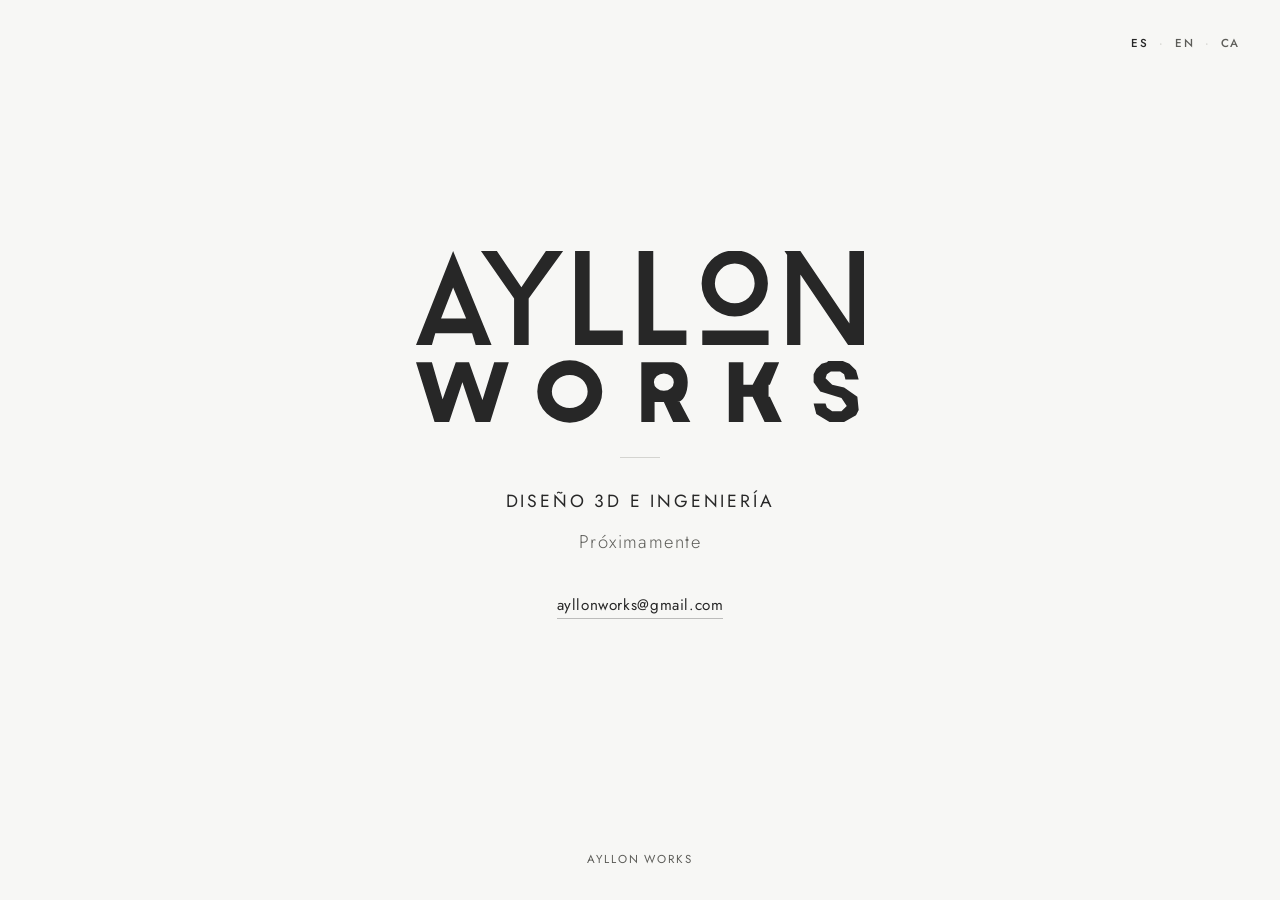
==== index.html @ 4c31ecf1 "Add Ayllon Works coming-soon site for GitHub Pages. Includes the geometric wordmark and O+bar mark a" ====
<!DOCTYPE html>
<html lang="es">
  <head>
    <meta charset="utf-8">
    <meta name="viewport" content="width=device-width, initial-scale=1">
    <title>Ayllon Works</title>
    <meta name="description" content="Ayllon Works — Diseño 3D e ingeniería. Próximamente. / 3D design &amp; engineering. Coming soon.">
    <meta name="theme-color" content="#F7F7F5" media="(prefers-color-scheme: light)">
    <meta name="theme-color" content="#141413" media="(prefers-color-scheme: dark)">
    <meta name="color-scheme" content="light dark">
    <link rel="canonical" href="https://markjustfront.github.io/ayllon-works/">
    <link rel="icon" href="favicon.svg" type="image/svg+xml">
    <link rel="icon" href="favicon.ico" sizes="any">
    <link rel="apple-touch-icon" href="apple-touch-icon.png">
    <link rel="manifest" href="manifest.webmanifest">
    <meta property="og:type" content="website">
    <meta property="og:site_name" content="Ayllon Works">
    <meta property="og:title" content="Ayllon Works">
    <meta property="og:description" content="Diseño 3D e ingeniería. Próximamente.">
    <meta property="og:url" content="https://markjustfront.github.io/ayllon-works/">
    <meta property="og:image" content="https://markjustfront.github.io/ayllon-works/img/og.png">
    <meta property="og:image:width" content="1200">
    <meta property="og:image:height" content="630">
    <meta property="og:locale" content="es_ES">
    <meta property="og:locale:alternate" content="en_GB">
    <meta property="og:locale:alternate" content="ca_ES">
    <meta name="twitter:card" content="summary_large_image">
    <meta name="twitter:title" content="Ayllon Works">
    <meta name="twitter:description" content="Diseño 3D e ingeniería. Próximamente.">
    <meta name="twitter:image" content="https://markjustfront.github.io/ayllon-works/img/og.png">
    <link rel="stylesheet" href="css/styles.css">
    <script>
      /* Decide the loader (and optional theme/freeze) before the first paint. */
      (function () {
        try {
          var q = location.search;
          var html = document.documentElement;
          var theme = /(?:\?|&)theme=(dark|light)(?:&|$)/.exec(q);
          if (theme) html.setAttribute("data-theme", theme[1]);
          var freeze = /(?:\?|&)freeze=([0-9]*\.?[0-9]+)(?:&|$)/.exec(q);
          if (freeze) {
            html.classList.add("is-loading");
            html.setAttribute("data-freeze", freeze[1]);
            html.style.setProperty("--freeze", "-" + freeze[1] + "s");
            return;
          }
          var reduce = window.matchMedia("(prefers-reduced-motion: reduce)").matches;
          var seen = sessionStorage.getItem("ayllon-works-loader") === "1";
          var force = /(?:\?|&)loader=1(?:&|$)/.test(q);
          var skip = /(?:\?|&)loader=0(?:&|$)/.test(q);
          if (force || (!skip && !reduce && !seen)) {
            html.classList.add("is-loading");
          }
        } catch (e) {}
      })();
    </script>
  </head>
  <body>
    <div id="loader" class="loader" aria-hidden="true">
      <svg class="loader-mark" xmlns="http://www.w3.org/2000/svg" viewBox="287 177 70 91" fill="none" role="img" aria-hidden="true" focusable="false">
      <circle class="mark-o" cx="321.5" cy="211.5" r="20" fill="none" stroke="currentColor" stroke-width="10"/>
      <rect class="mark-bar" x="297" y="247" width="50" height="11" fill="currentColor"/>
    </svg>
    </div>

    <a class="skip-link" href="#contenido">
      <span data-i18n><span lang="es">Saltar al contenido</span><span lang="en">Skip to content</span><span lang="ca">Salta al contingut</span></span>
    </a>

    <header class="top">
      <nav class="lang" aria-label="Language">
        <button type="button" data-lang="es" aria-pressed="true" lang="es">ES</button>
        <span class="sep" aria-hidden="true">·</span>
        <button type="button" data-lang="en" aria-pressed="false" lang="en">EN</button>
        <span class="sep" aria-hidden="true">·</span>
        <button type="button" data-lang="ca" aria-pressed="false" lang="ca">CA</button>
      </nav>
    </header>

    <main id="contenido" class="page">
      <div class="brand">
        <svg xmlns="http://www.w3.org/2000/svg" class="logo-svg" viewBox="81 187 338 130" fill="none" role="img" aria-labelledby="logo-title" focusable="false">
    <title id="logo-title">Ayllon Works</title>
    <path fill-rule="evenodd" fill="currentColor" d="M109.00,187.00 L138.00,258.00 L126.00,258.00 L123.32,249.00 L95.55,249.00 L93.00,258.00 L81.00,258.00 z M109.00,214.50 L118.83,238.00 L99.89,238.00 z"/>
    <path fill-rule="nonzero" fill="currentColor" d="M130.00,187.00 L142.00,187.00 L160.50,214.30 L179.00,187.00 L192.00,187.00 L166.00,222.90 L166.00,258.00 L155.00,258.00 L155.00,222.90 z"/>
    <path fill-rule="nonzero" fill="currentColor" d="M201.00,187.00 h11.00 V247.00 H237.00 V258.00 H201.00 z"/>
    <path fill-rule="nonzero" fill="currentColor" d="M249.00,187.00 h11.00 V247.00 H285.00 V258.00 H249.00 z"/>
    <path fill-rule="evenodd" fill="currentColor" d="M321.50,186.50 A25.00,25.00 0 1 1 321.50,236.50 A25.00,25.00 0 1 1 321.50,186.50 z M321.50,196.50 A15.00,15.00 0 1 0 321.50,226.50 A15.00,15.00 0 1 0 321.50,196.50 z M297.00,247.00 h50.00 v11.00 h-50.00 z"/>
    <path fill-rule="nonzero" fill="currentColor" d="M361.00,187.00 h10.00 v71.00 h-10.00 z M408.00,187.00 h11.00 v71.00 h-11.00 z M359.00,187.00 L371.00,187.00 L419.00,258.00 L407.00,258.00 z"/>
    <path fill-rule="nonzero" fill="currentColor" d="M81.00,271.00 L93.00,271.00 L106.00,316.00 L95.00,316.00 z M111.00,271.00 L121.00,271.00 L106.00,316.00 L95.00,316.00 z M111.00,271.00 L121.00,271.00 L137.00,316.00 L126.00,316.00 z M140.00,271.00 L151.00,271.00 L137.00,316.00 L126.00,316.00 z"/>
    <path fill-rule="evenodd" fill="currentColor" d="M197.00,269.50 A24.50,23.50 0 1 1 197.00,316.50 A24.50,23.50 0 1 1 197.00,269.50 z M197.00,280.50 A13.50,12.50 0 1 0 197.00,305.50 A13.50,12.50 0 1 0 197.00,280.50 z"/>
    <path fill-rule="evenodd" fill="currentColor" d="M251.00,271.00 h10.00 v45.00 h-10.00 z M261.00,271.00 H275.00 A11.00,15.00 0 0 1 286.00,286.00 A8.00,15.00 0 0 1 278.00,301.00 H261.00 z M268.00,279.50 A7.50,6.50 0 1 1 268.00,292.50 A7.50,6.50 0 1 1 268.00,279.50 z M268.00,301.00 L280.00,301.00 L288.00,316.00 L275.00,316.00 z"/>
    <path fill-rule="nonzero" fill="currentColor" d="M317.00,271.00 h11.00 v45.00 h-11.00 z M344.00,271.00 L355.00,271.00 L348.00,288.00 L335.00,288.00 z M328.00,288.00 h19.00 v9.00 h-19.00 z M335.00,297.00 L348.00,297.00 L357.00,316.00 L344.00,316.00 z"/>
    <path fill-rule="nonzero" fill="currentColor" d="M392,270 L403,270 L408,272 L413,277 L415,284 L405,284 L404,280 L401,278 L394,278 L391,280 L390,283 L395,288 L404,290 L414,297 L415,307 L413,311 L404,316 L393,316 L383,310 L381,302 L390,302 L391,305 L395,308 L402,308 L406,304 L402,298 L386,293 L381,286 L381,280 L383,276 L387,272 L391,271 z"/>
</svg>
      </div>
      <hr class="rule">
      <p class="tagline" data-i18n>
        <span lang="es">Diseño 3D e ingeniería</span>
        <span lang="en">3D design &amp; engineering</span>
        <span lang="ca">Disseny 3D i enginyeria</span>
      </p>
      <p class="status" data-i18n>
        <span lang="es">Próximamente</span>
        <span lang="en">Coming soon</span>
        <span lang="ca">Pròximament</span>
      </p>
      <p class="contact">
        <a href="mailto:ayllonworks@gmail.com">ayllonworks@gmail.com</a>
      </p>
    </main>

    <footer>
      <span>Ayllon Works</span>
    </footer>

    <script src="js/main.js" defer></script>
  </body>
</html>
---- css/styles.css ----
/* Ayllon Works — coming soon
   Self-contained. No third-party requests. */

@font-face {
  font-family: "Jost";
  src: url("../fonts/jost-variable.woff2") format("woff2-variations"),
       url("../fonts/jost-variable.woff2") format("woff2");
  font-weight: 100 900;
  font-style: normal;
  font-display: swap;
}

:root {
  --bg: #f7f7f5;
  --ink: #272727;
  --muted: #5c5c58;
  --line: #d4d4d0;
  --focus: #272727;
  --loader-ms: 1000ms;
  color-scheme: light;
}

@media (prefers-color-scheme: dark) {
  :root {
    --bg: #141413;
    --ink: #f2f2ef;
    --muted: #a3a39c;
    --line: #2c2c2a;
    --focus: #f2f2ef;
    color-scheme: dark;
  }
}

html[data-theme="light"] {
  --bg: #f7f7f5;
  --ink: #272727;
  --muted: #5c5c58;
  --line: #d4d4d0;
  --focus: #272727;
  color-scheme: light;
}

html[data-theme="dark"] {
  --bg: #141413;
  --ink: #f2f2ef;
  --muted: #a3a39c;
  --line: #2c2c2a;
  --focus: #f2f2ef;
  color-scheme: dark;
}

*,
*::before,
*::after { box-sizing: border-box; }

html, body {
  margin: 0;
  padding: 0;
  min-height: 100%;
}

html {
  background: var(--bg);
  color: var(--ink);
  font-family: "Jost", "Segoe UI", "Helvetica Neue", sans-serif;
  font-weight: 400;
  font-size: 16px;
  line-height: 1.5;
  -webkit-font-smoothing: antialiased;
  -moz-osx-font-smoothing: grayscale;
  text-rendering: optimizeLegibility;
}

body {
  min-height: 100vh;
  min-height: 100dvh;
  display: flex;
  flex-direction: column;
}

img, svg { display: block; max-width: 100%; height: auto; }

a {
  color: inherit;
  text-decoration-thickness: 1px;
  text-underline-offset: 0.28em;
  text-decoration-color: color-mix(in srgb, var(--ink) 35%, transparent);
}

a:hover { text-decoration-color: var(--ink); }

:focus { outline: none; }

:focus-visible {
  outline: 2px solid var(--focus);
  outline-offset: 4px;
}

.skip-link {
  position: absolute;
  left: 1rem;
  top: -4rem;
  z-index: 10000;
  padding: 0.5rem 0.8rem;
  background: var(--ink);
  color: var(--bg);
  text-decoration: none;
}

.skip-link:focus {
  top: 1rem;
  outline-color: var(--bg);
}

/* Language: show only the active locale. Spanish is the default
   (in the document, and when JS is unavailable). */
[data-i18n] > [lang] { display: none; }
[data-i18n] > [lang="es"] { display: inline; }

html[lang="es"] [data-i18n] > [lang] { display: none; }
html[lang="es"] [data-i18n] > [lang="es"] { display: inline; }
html[lang="en"] [data-i18n] > [lang] { display: none; }
html[lang="en"] [data-i18n] > [lang="en"] { display: inline; }
html[lang="ca"] [data-i18n] > [lang] { display: none; }
html[lang="ca"] [data-i18n] > [lang="ca"] { display: inline; }

/* ── Header / language ───────────────────────────────────────── */

.top {
  position: absolute;
  top: 0;
  right: 0;
  z-index: 2;
  padding: 1.25rem 1.25rem 0 0;
}

.lang {
  display: flex;
  gap: 0.15rem;
  font-size: 0.72rem;
  font-weight: 500;
  letter-spacing: 0.14em;
  text-transform: uppercase;
}

.lang button {
  appearance: none;
  background: none;
  border: 0;
  color: var(--muted);
  cursor: pointer;
  font: inherit;
  letter-spacing: inherit;
  text-transform: inherit;
  padding: 0.45rem 0.5rem;
  margin: 0;
}

.lang button[aria-pressed="true"] {
  color: var(--ink);
}

.lang button:hover { color: var(--ink); }

.lang .sep {
  color: var(--line);
  padding: 0.45rem 0;
  user-select: none;
  pointer-events: none;
}

/* ── Main ────────────────────────────────────────────────────── */

.page {
  flex: 1;
  display: flex;
  flex-direction: column;
  align-items: center;
  justify-content: center;
  padding: 5.5rem 1.5rem 3.5rem;
  text-align: center;
}

.brand {
  width: min(22rem, 86vw);
  color: var(--ink);
}

.brand svg,
.brand img {
  width: 100%;
  height: auto;
}

.rule {
  width: 2.5rem;
  height: 1px;
  margin: 2.15rem auto 1.85rem;
  background: var(--line);
  border: 0;
}

.tagline {
  margin: 0;
  font-size: clamp(0.92rem, 0.6vw + 0.8rem, 1.1rem);
  font-weight: 400;
  letter-spacing: 0.16em;
  text-transform: uppercase;
  color: var(--ink);
}

.status {
  margin: 0.85rem 0 0;
  font-size: clamp(0.95rem, 0.4vw + 0.88rem, 1.15rem);
  font-weight: 300;
  letter-spacing: 0.08em;
  color: var(--muted);
}

.contact {
  margin-top: 2.4rem;
  font-size: 0.95rem;
  font-weight: 400;
  letter-spacing: 0.04em;
}

.contact a { text-decoration: none; border-bottom: 1px solid color-mix(in srgb, var(--ink) 28%, transparent); padding-bottom: 0.12em; }
.contact a:hover { border-bottom-color: var(--ink); }

footer {
  padding: 0 1.5rem 2rem;
  text-align: center;
  color: var(--muted);
  font-size: 0.72rem;
  letter-spacing: 0.16em;
  text-transform: uppercase;
  font-weight: 400;
}

/* ── 404 extras ──────────────────────────────────────────────── */

.back {
  margin-top: 2.2rem;
  font-size: 0.85rem;
  letter-spacing: 0.08em;
  text-transform: uppercase;
}

/* ── Loader ──────────────────────────────────────────────────── */

.loader {
  position: fixed;
  inset: 0;
  z-index: 9999;
  display: grid;
  place-items: center;
  background: var(--bg);
  color: var(--ink);
  pointer-events: none;
  opacity: 0;
  visibility: hidden;
}

html.is-loading .loader {
  opacity: 1;
  visibility: visible;
  pointer-events: auto;
  animation: loader-hide 1s linear forwards;
}

html.is-loading .page,
html.is-loading .top,
html.is-loading footer {
  opacity: 0;
  animation: content-in 0.55s ease 0.82s forwards;
}

.loader-mark {
  width: 4.5rem;
  height: auto;
  overflow: visible;
}

.loader-mark .mark-o {
  stroke-dasharray: 125.664;
  stroke-dashoffset: 125.664;
}

html.is-loading .loader-mark .mark-o {
  animation: draw-o 0.48s cubic-bezier(0.4, 0, 0.15, 1) forwards;
}

.loader-mark .mark-bar {
  transform-box: fill-box;
  transform-origin: center;
  transform: scaleX(0);
}

html.is-loading .loader-mark .mark-bar {
  animation: extend-bar 0.32s cubic-bezier(0.22, 1, 0.36, 1) 0.34s forwards;
}

@keyframes draw-o {
  to { stroke-dashoffset: 0; }
}

@keyframes extend-bar {
  to { transform: scaleX(1); }
}

@keyframes loader-hide {
  0%, 72% { opacity: 1; visibility: visible; }
  100%    { opacity: 0; visibility: hidden; }
}

@keyframes content-in {
  from { opacity: 0; transform: translateY(10px); }
  to   { opacity: 1; transform: none; }
}

/* Freeze helper for capturing the loader (?freeze=0.4).
   --freeze is a negative time set by the boot script, e.g. -0.4s. */
html[data-freeze] .loader,
html[data-freeze].is-loading .loader {
  opacity: 1 !important;
  visibility: visible !important;
  animation: none !important;
  pointer-events: auto;
}

html[data-freeze] .loader-mark .mark-o,
html[data-freeze].is-loading .loader-mark .mark-o {
  animation: draw-o 0.48s cubic-bezier(0.4, 0, 0.15, 1) forwards;
  animation-delay: var(--freeze, 0s);
  animation-play-state: paused !important;
}

html[data-freeze] .loader-mark .mark-bar,
html[data-freeze].is-loading .loader-mark .mark-bar {
  animation: extend-bar 0.32s cubic-bezier(0.22, 1, 0.36, 1) 0.34s forwards;
  animation-delay: calc(0.34s + var(--freeze, 0s));
  animation-play-state: paused !important;
}

html[data-freeze] .page,
html[data-freeze] .top,
html[data-freeze] footer,
html[data-freeze].is-loading .page,
html[data-freeze].is-loading .top,
html[data-freeze].is-loading footer {
  opacity: 0 !important;
  animation: none !important;
}

@media (prefers-reduced-motion: reduce) {
  *, *::before, *::after {
    animation: none !important;
    transition: none !important;
  }

  html.is-loading .loader,
  .loader {
    opacity: 0 !important;
    visibility: hidden !important;
  }

  html.is-loading .page,
  html.is-loading .top,
  html.is-loading footer,
  .page, .top, footer {
    opacity: 1 !important;
    transform: none !important;
  }
}

@media (min-width: 720px) {
  .top { padding: 1.75rem 2rem 0 0; }
  .page { padding: 6rem 2rem 4rem; }
  .brand { width: min(26rem, 70vw); }
}

@media (min-width: 1200px) {
  .brand { width: 28rem; }
}
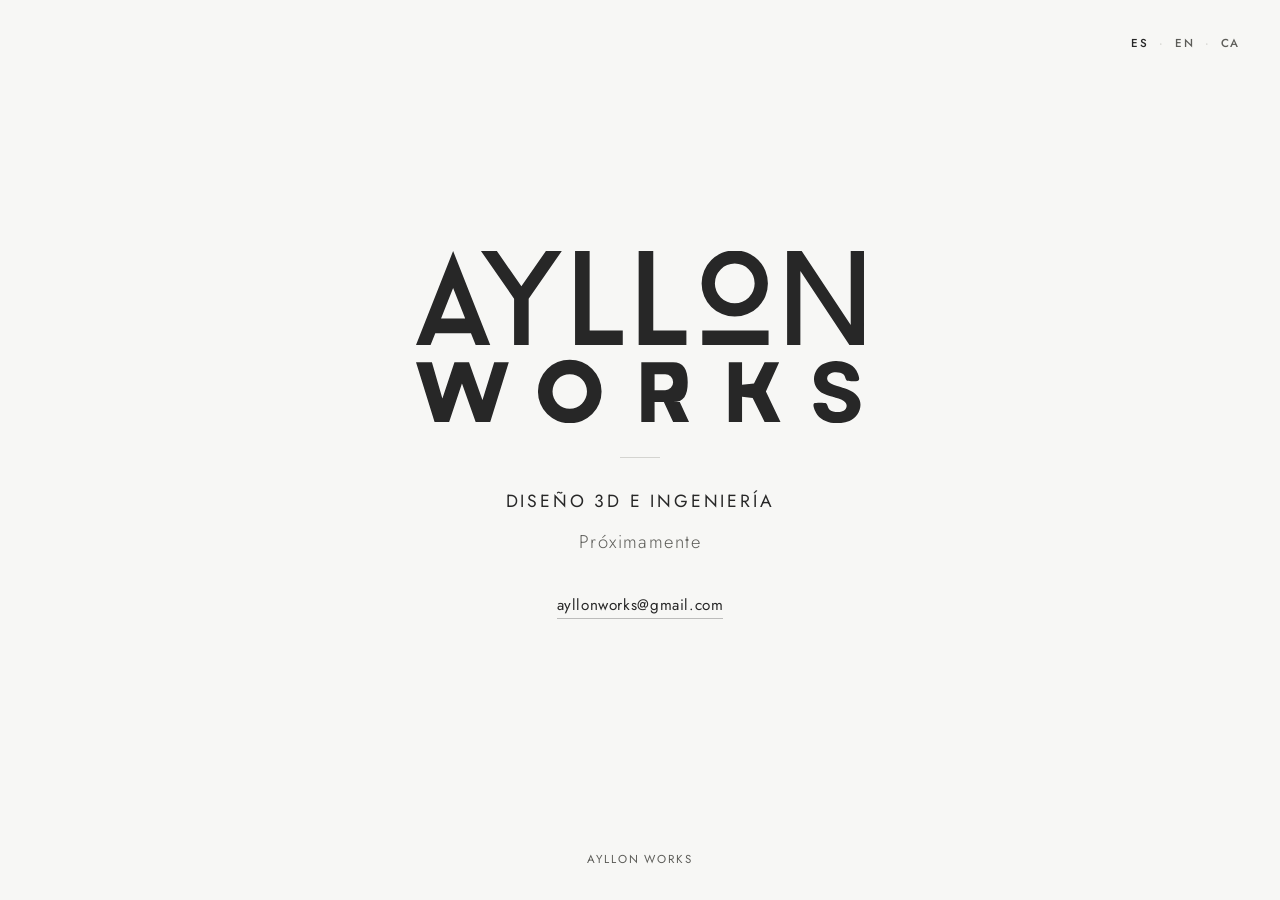
==== commit 076933c7: "Refine Ayllon Works wordmark letterforms. Smooth the S into a clean cubic outline, correct the N dia" ====
--- a/index.html
+++ b/index.html
@@ -81,17 +81,17 @@
       <div class="brand">
         <svg xmlns="http://www.w3.org/2000/svg" class="logo-svg" viewBox="81 187 338 130" fill="none" role="img" aria-labelledby="logo-title" focusable="false">
     <title id="logo-title">Ayllon Works</title>
-    <path fill-rule="evenodd" fill="currentColor" d="M109.00,187.00 L138.00,258.00 L126.00,258.00 L123.32,249.00 L95.55,249.00 L93.00,258.00 L81.00,258.00 z M109.00,214.50 L118.83,238.00 L99.89,238.00 z"/>
-    <path fill-rule="nonzero" fill="currentColor" d="M130.00,187.00 L142.00,187.00 L160.50,214.30 L179.00,187.00 L192.00,187.00 L166.00,222.90 L166.00,258.00 L155.00,258.00 L155.00,222.90 z"/>
-    <path fill-rule="nonzero" fill="currentColor" d="M201.00,187.00 h11.00 V247.00 H237.00 V258.00 H201.00 z"/>
-    <path fill-rule="nonzero" fill="currentColor" d="M249.00,187.00 h11.00 V247.00 H285.00 V258.00 H249.00 z"/>
-    <path fill-rule="evenodd" fill="currentColor" d="M321.50,186.50 A25.00,25.00 0 1 1 321.50,236.50 A25.00,25.00 0 1 1 321.50,186.50 z M321.50,196.50 A15.00,15.00 0 1 0 321.50,226.50 A15.00,15.00 0 1 0 321.50,196.50 z M297.00,247.00 h50.00 v11.00 h-50.00 z"/>
-    <path fill-rule="nonzero" fill="currentColor" d="M361.00,187.00 h10.00 v71.00 h-10.00 z M408.00,187.00 h11.00 v71.00 h-11.00 z M359.00,187.00 L371.00,187.00 L419.00,258.00 L407.00,258.00 z"/>
-    <path fill-rule="nonzero" fill="currentColor" d="M81.00,271.00 L93.00,271.00 L106.00,316.00 L95.00,316.00 z M111.00,271.00 L121.00,271.00 L106.00,316.00 L95.00,316.00 z M111.00,271.00 L121.00,271.00 L137.00,316.00 L126.00,316.00 z M140.00,271.00 L151.00,271.00 L137.00,316.00 L126.00,316.00 z"/>
-    <path fill-rule="evenodd" fill="currentColor" d="M197.00,269.50 A24.50,23.50 0 1 1 197.00,316.50 A24.50,23.50 0 1 1 197.00,269.50 z M197.00,280.50 A13.50,12.50 0 1 0 197.00,305.50 A13.50,12.50 0 1 0 197.00,280.50 z"/>
-    <path fill-rule="evenodd" fill="currentColor" d="M251.00,271.00 h10.00 v45.00 h-10.00 z M261.00,271.00 H275.00 A11.00,15.00 0 0 1 286.00,286.00 A8.00,15.00 0 0 1 278.00,301.00 H261.00 z M268.00,279.50 A7.50,6.50 0 1 1 268.00,292.50 A7.50,6.50 0 1 1 268.00,279.50 z M268.00,301.00 L280.00,301.00 L288.00,316.00 L275.00,316.00 z"/>
-    <path fill-rule="nonzero" fill="currentColor" d="M317.00,271.00 h11.00 v45.00 h-11.00 z M344.00,271.00 L355.00,271.00 L348.00,288.00 L335.00,288.00 z M328.00,288.00 h19.00 v9.00 h-19.00 z M335.00,297.00 L348.00,297.00 L357.00,316.00 L344.00,316.00 z"/>
-    <path fill-rule="nonzero" fill="currentColor" d="M392,270 L403,270 L408,272 L413,277 L415,284 L405,284 L404,280 L401,278 L394,278 L391,280 L390,283 L395,288 L404,290 L414,297 L415,307 L413,311 L404,316 L393,316 L383,310 L381,302 L390,302 L391,305 L395,308 L402,308 L406,304 L402,298 L386,293 L381,286 L381,280 L383,276 L387,272 L391,271 z"/>
+    <path fill-rule="evenodd" fill="currentColor" d="M109.00,187.00L137.00,258.00L126.00,258.00L122.45,249.00L95.55,249.00L92.00,258.00L81.00,258.00zM109.00,214.89L118.11,238.00L99.89,238.00z"/>
+    <path fill-rule="nonzero" fill="currentColor" d="M130.00,187.00L142.00,187.00L160.50,213.60L179.00,187.00L191.00,187.00L166.00,223.00L166.00,258.00L155.00,258.00L155.00,223.00z"/>
+    <path fill-rule="nonzero" fill="currentColor" d="M201.00,187.00h11.00V247.00H237.00V258.00H201.00z"/>
+    <path fill-rule="nonzero" fill="currentColor" d="M249.00,187.00h11.00V247.00H285.00V258.00H249.00z"/>
+    <path fill-rule="evenodd" fill="currentColor" d="M321.50,186.50A25.00,25.00 0 1 1 321.50,236.50A25.00,25.00 0 1 1 321.50,186.50zM321.50,196.50A15.00,15.00 0 1 0 321.50,226.50A15.00,15.00 0 1 0 321.50,196.50z M297.00,247.00h50.00v11.00h-50.00z"/>
+    <path fill-rule="nonzero" fill="currentColor" d="M361.00,187.00h10.00v71.00h-10.00z M409.00,187.00h10.00v71.00h-10.00z M361.00,187.00L372.00,187.00L419.00,258.00L408.00,258.00z"/>
+    <path fill-rule="nonzero" fill="currentColor" d="M81.00,271.00L93.00,271.00L106.00,316.00L95.00,316.00zM110.00,271.00L121.00,271.00L106.00,316.00L95.00,316.00zM110.00,271.00L121.00,271.00L137.00,316.00L126.00,316.00zM140.00,271.00L151.00,271.00L137.00,316.00L126.00,316.00z"/>
+    <path fill-rule="evenodd" fill="currentColor" d="M197.00,269.00A24.00,24.00 0 1 1 197.00,317.00A24.00,24.00 0 1 1 197.00,269.00zM197.00,280.00A13.00,13.00 0 1 0 197.00,306.00A13.00,13.00 0 1 0 197.00,280.00z"/>
+    <path fill-rule="evenodd" fill="currentColor" d="M251.00,271.00h10.00v45.00h-10.00z M261.00,271.00H275.00C282.50,271.00 286.00,276.00 286.00,286.00C286.00,296.00 283.00,301.00 275.00,301.00H261.00z M261.00,280.00H269.00A6.00,6.00 0 0 1 269.00,292.00H261.00z M268.00,301.00L280.00,301.00L287.00,316.00L275.00,316.00z"/>
+    <path fill-rule="nonzero" fill="currentColor" d="M317.00,271.00h10.00v45.00h-10.00z M344.00,271.00L355.00,271.00L345.00,293.00L356.00,316.00L344.00,316.00L335.00,298.00L327.00,297.00L327.00,288.00L336.00,287.00z"/>
+    <path fill-rule="nonzero" fill="currentColor" d="M 397.52,270.06 C 394.56,270.12 391.84,270.81 389.12,271.87 C 381.92,274.66 378.87,284.03 383.44,290.52 C 387.04,295.63 394.37,296.50 399.81,298.25 C 402.36,299.08 406.28,300.84 405.90,304.18 C 405.27,309.74 395.99,309.36 392.87,306.50 C 391.61,305.34 391.63,302.81 390.58,302.00 C 389.75,301.37 382.28,301.33 381.44,301.93 C 379.81,303.09 382.13,307.72 382.79,308.96 C 385.88,314.82 393.33,317.13 399.61,316.94 C 402.58,316.85 405.28,316.20 408.03,315.20 C 415.08,312.62 419.29,302.57 413.92,296.32 C 409.95,291.70 404.24,290.61 398.71,288.88 C 396.01,288.03 390.91,286.63 391.21,282.92 C 391.64,277.55 400.46,277.44 403.63,280.15 C 404.98,281.30 404.93,284.35 406.49,284.91 C 407.80,285.38 413.29,285.46 414.56,284.88 C 416.73,283.90 413.88,278.37 413.12,277.04 C 410.19,271.91 403.10,269.94 397.52,270.06 Z"/>
 </svg>
       </div>
       <hr class="rule">
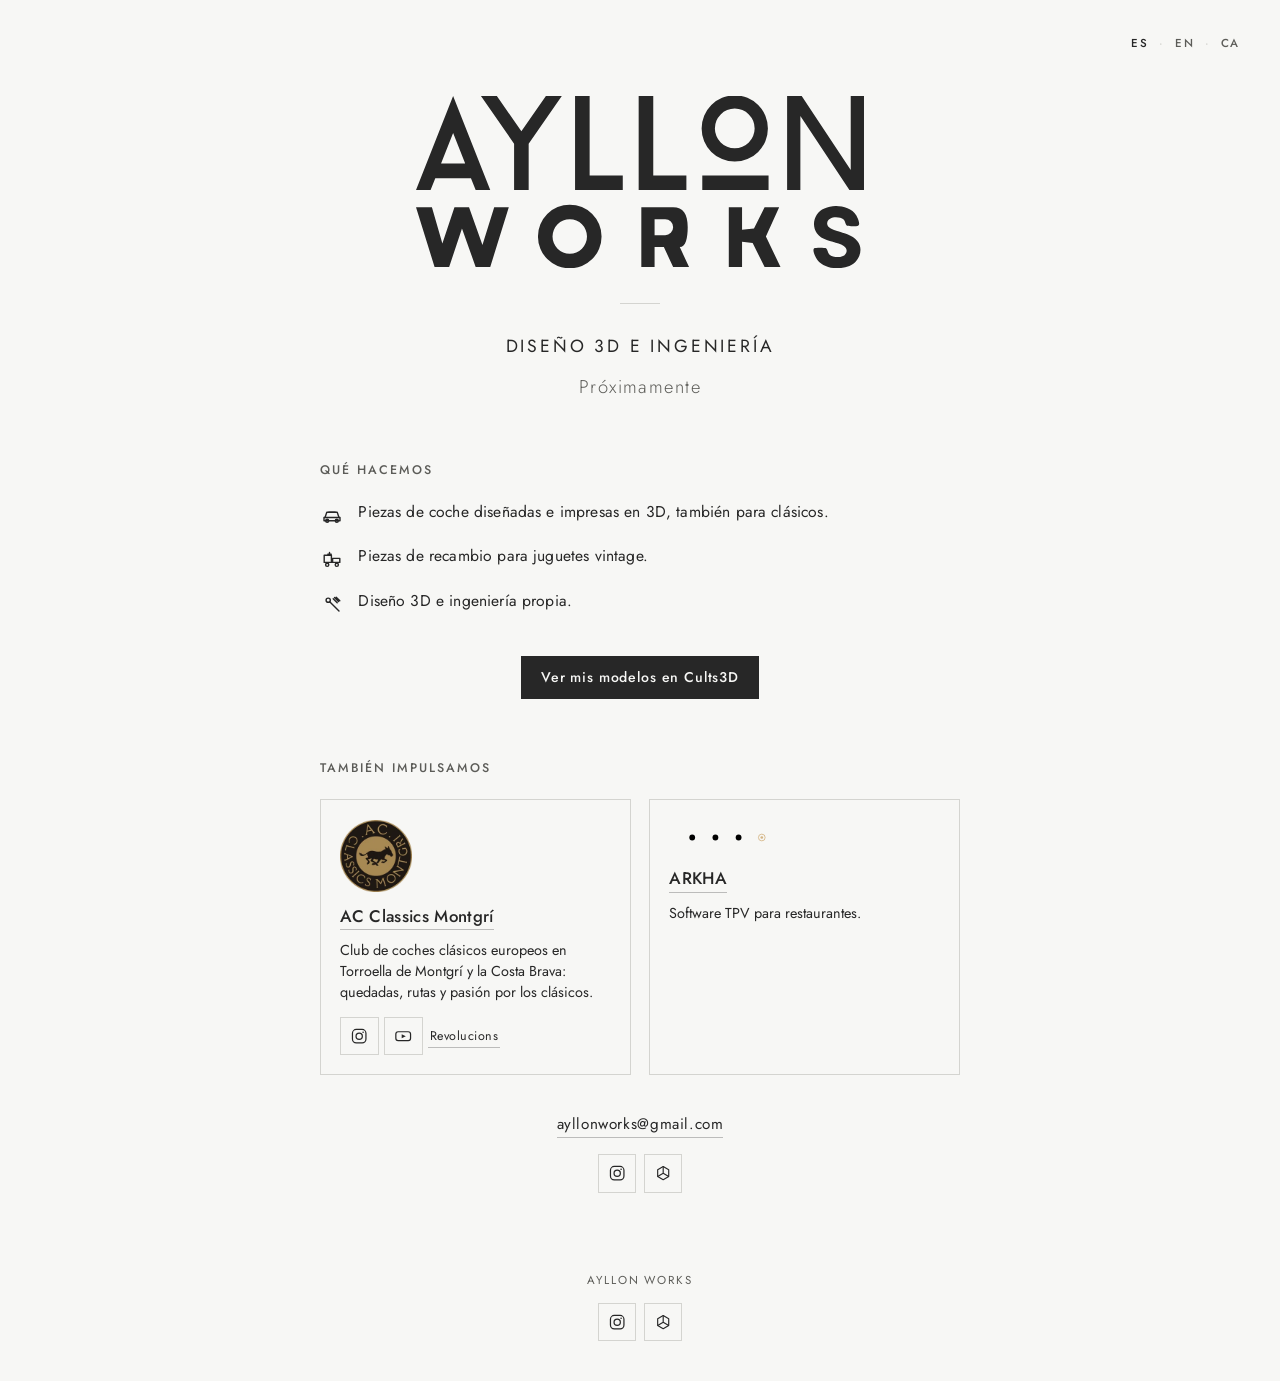
==== commit d7f078ad: "Solidify the wordmark, add offerings, and link related projects. Rebuild the WORKS R as a single sol" ====
--- a/index.html
+++ b/index.html
@@ -4,7 +4,7 @@
     <meta charset="utf-8">
     <meta name="viewport" content="width=device-width, initial-scale=1">
     <title>Ayllon Works</title>
-    <meta name="description" content="Ayllon Works — Diseño 3D e ingeniería. Próximamente. / 3D design &amp; engineering. Coming soon.">
+    <meta name="description" content="Ayllon Works — Diseño 3D e ingeniería. Piezas de coche e impresas en 3D, recambios para juguetes vintage. Próximamente.">
     <meta name="theme-color" content="#F7F7F5" media="(prefers-color-scheme: light)">
     <meta name="theme-color" content="#141413" media="(prefers-color-scheme: dark)">
     <meta name="color-scheme" content="light dark">
@@ -28,6 +28,19 @@
     <meta name="twitter:title" content="Ayllon Works">
     <meta name="twitter:description" content="Diseño 3D e ingeniería. Próximamente.">
     <meta name="twitter:image" content="https://markjustfront.github.io/ayllon-works/img/og.png">
+    <script type="application/ld+json">
+      {
+        "@context": "https://schema.org",
+        "@type": "Organization",
+        "name": "Ayllon Works",
+        "url": "https://markjustfront.github.io/ayllon-works/",
+        "email": "ayllonworks@gmail.com",
+        "sameAs": [
+          "https://www.instagram.com/ayllonworks/",
+          "https://cults3d.com/en/users/bernycorrado/3d-models"
+        ]
+      }
+    </script>
     <link rel="stylesheet" href="css/styles.css">
     <script>
       /* Decide the loader (and optional theme/freeze) before the first paint. */
@@ -78,40 +91,151 @@
     </header>
 
     <main id="contenido" class="page">
-      <div class="brand">
-        <svg xmlns="http://www.w3.org/2000/svg" class="logo-svg" viewBox="81 187 338 130" fill="none" role="img" aria-labelledby="logo-title" focusable="false">
+      <div class="hero">
+        <div class="brand">
+          <svg xmlns="http://www.w3.org/2000/svg" class="logo-svg" viewBox="81 187 338 130" fill="none" role="img" aria-labelledby="logo-title" focusable="false">
     <title id="logo-title">Ayllon Works</title>
     <path fill-rule="evenodd" fill="currentColor" d="M109.00,187.00L137.00,258.00L126.00,258.00L122.45,249.00L95.55,249.00L92.00,258.00L81.00,258.00zM109.00,214.89L118.11,238.00L99.89,238.00z"/>
     <path fill-rule="nonzero" fill="currentColor" d="M130.00,187.00L142.00,187.00L160.50,213.60L179.00,187.00L191.00,187.00L166.00,223.00L166.00,258.00L155.00,258.00L155.00,223.00z"/>
     <path fill-rule="nonzero" fill="currentColor" d="M201.00,187.00h11.00V247.00H237.00V258.00H201.00z"/>
     <path fill-rule="nonzero" fill="currentColor" d="M249.00,187.00h11.00V247.00H285.00V258.00H249.00z"/>
     <path fill-rule="evenodd" fill="currentColor" d="M321.50,186.50A25.00,25.00 0 1 1 321.50,236.50A25.00,25.00 0 1 1 321.50,186.50zM321.50,196.50A15.00,15.00 0 1 0 321.50,226.50A15.00,15.00 0 1 0 321.50,196.50z M297.00,247.00h50.00v11.00h-50.00z"/>
-    <path fill-rule="nonzero" fill="currentColor" d="M361.00,187.00h10.00v71.00h-10.00z M409.00,187.00h10.00v71.00h-10.00z M361.00,187.00L372.00,187.00L419.00,258.00L408.00,258.00z"/>
-    <path fill-rule="nonzero" fill="currentColor" d="M81.00,271.00L93.00,271.00L106.00,316.00L95.00,316.00zM110.00,271.00L121.00,271.00L106.00,316.00L95.00,316.00zM110.00,271.00L121.00,271.00L137.00,316.00L126.00,316.00zM140.00,271.00L151.00,271.00L137.00,316.00L126.00,316.00z"/>
+    <path fill-rule="nonzero" fill="currentColor" d="M361.00,187.00L372.00,187.00L409.00,242.89L409.00,187.00L419.00,187.00L419.00,258.00L408.00,258.00L371.00,202.11L371.00,258.00L361.00,258.00Z"/>
+    <path fill-rule="nonzero" fill="currentColor" d="M81.00,271.00L93.00,271.00L100.89,298.32L110.00,271.00L121.00,271.00L131.13,299.50L140.00,271.00L151.00,271.00L137.00,316.00L126.00,316.00L115.68,286.97L106.00,316.00L95.00,316.00Z"/>
     <path fill-rule="evenodd" fill="currentColor" d="M197.00,269.00A24.00,24.00 0 1 1 197.00,317.00A24.00,24.00 0 1 1 197.00,269.00zM197.00,280.00A13.00,13.00 0 1 0 197.00,306.00A13.00,13.00 0 1 0 197.00,280.00z"/>
-    <path fill-rule="evenodd" fill="currentColor" d="M251.00,271.00h10.00v45.00h-10.00z M261.00,271.00H275.00C282.50,271.00 286.00,276.00 286.00,286.00C286.00,296.00 283.00,301.00 275.00,301.00H261.00z M261.00,280.00H269.00A6.00,6.00 0 0 1 269.00,292.00H261.00z M268.00,301.00L280.00,301.00L287.00,316.00L275.00,316.00z"/>
-    <path fill-rule="nonzero" fill="currentColor" d="M317.00,271.00h10.00v45.00h-10.00z M344.00,271.00L355.00,271.00L345.00,293.00L356.00,316.00L344.00,316.00L335.00,298.00L327.00,297.00L327.00,288.00L336.00,287.00z"/>
+    <path fill-rule="evenodd" fill="currentColor" d="M251.00,271.00H275.00C282.50,271.00 286.00,276.00 286.00,286.00C286.00,294.00 284.50,301.00 280.00,301.00L287.00,316.00L275.00,316.00L268.00,301.00H261.00V316.00H251.00ZM261.00,280.00H269.00A6.00,6.00 0 0 1 269.00,292.00H261.00Z"/>
+    <path fill-rule="nonzero" fill="currentColor" d="M317.00,271.00L327.00,271.00L327.00,288.00L336.00,287.00L344.00,271.00L355.00,271.00L345.00,293.00L356.00,316.00L344.00,316.00L335.00,298.00L327.00,297.00L327.00,316.00L317.00,316.00Z"/>
     <path fill-rule="nonzero" fill="currentColor" d="M 397.52,270.06 C 394.56,270.12 391.84,270.81 389.12,271.87 C 381.92,274.66 378.87,284.03 383.44,290.52 C 387.04,295.63 394.37,296.50 399.81,298.25 C 402.36,299.08 406.28,300.84 405.90,304.18 C 405.27,309.74 395.99,309.36 392.87,306.50 C 391.61,305.34 391.63,302.81 390.58,302.00 C 389.75,301.37 382.28,301.33 381.44,301.93 C 379.81,303.09 382.13,307.72 382.79,308.96 C 385.88,314.82 393.33,317.13 399.61,316.94 C 402.58,316.85 405.28,316.20 408.03,315.20 C 415.08,312.62 419.29,302.57 413.92,296.32 C 409.95,291.70 404.24,290.61 398.71,288.88 C 396.01,288.03 390.91,286.63 391.21,282.92 C 391.64,277.55 400.46,277.44 403.63,280.15 C 404.98,281.30 404.93,284.35 406.49,284.91 C 407.80,285.38 413.29,285.46 414.56,284.88 C 416.73,283.90 413.88,278.37 413.12,277.04 C 410.19,271.91 403.10,269.94 397.52,270.06 Z"/>
 </svg>
+        </div>
+        <hr class="rule">
+        <p class="tagline" data-i18n>
+          <span lang="es">Diseño 3D e ingeniería</span>
+          <span lang="en">3D design &amp; engineering</span>
+          <span lang="ca">Disseny 3D i enginyeria</span>
+        </p>
+        <p class="status" data-i18n>
+          <span lang="es">Próximamente</span>
+          <span lang="en">Coming soon</span>
+          <span lang="ca">Pròximament</span>
+        </p>
       </div>
-      <hr class="rule">
-      <p class="tagline" data-i18n>
-        <span lang="es">Diseño 3D e ingeniería</span>
-        <span lang="en">3D design &amp; engineering</span>
-        <span lang="ca">Disseny 3D i enginyeria</span>
+
+      <section class="section" aria-labelledby="what-heading">
+        <h2 id="what-heading" data-i18n>
+          <span lang="es">Qué hacemos</span>
+          <span lang="en">What we do</span>
+          <span lang="ca">Què fem</span>
+        </h2>
+        <ul class="offerings">
+          <li>
+            <svg class="line-icon" viewBox="0 0 24 24" aria-hidden="true" focusable="false"><path d="M4 14.5h16v3.2H4z"/><path d="M5 14.5l1.8-5.2h10.4L19 14.5"/><circle cx="7.2" cy="17.7" r="1.5"/><circle cx="16.8" cy="17.7" r="1.5"/><path d="M8.8 9.3h6.4"/></svg>
+            <p data-i18n>
+              <span lang="es">Piezas de coche diseñadas e impresas en 3D, también para clásicos.</span>
+              <span lang="en">3D-designed and 3D-printed car parts, including for classic cars.</span>
+              <span lang="ca">Peces de cotxe dissenyades i impreses en 3D, també per a clàssics.</span>
+            </p>
+          </li>
+          <li>
+            <svg class="line-icon" viewBox="0 0 24 24" aria-hidden="true" focusable="false"><rect x="4.2" y="8.2" width="7.2" height="7.2"/><rect x="12.6" y="11.4" width="7.2" height="4"/><circle cx="7.2" cy="17.8" r="1.6"/><circle cx="16.8" cy="17.8" r="1.6"/><path d="M9.5 5.5v2.7M7.8 7.2h3.4"/></svg>
+            <p data-i18n>
+              <span lang="es">Piezas de recambio para juguetes vintage.</span>
+              <span lang="en">Replacement parts for vintage toys.</span>
+              <span lang="ca">Peces de recanvi per a joguines vintage.</span>
+            </p>
+          </li>
+          <li>
+            <svg class="line-icon" viewBox="0 0 24 24" aria-hidden="true" focusable="false"><circle cx="8.2" cy="8.2" r="2.1"/><path d="M9.7 9.7L19 19"/><path d="M14.5 5.5L18.5 9.5M16.2 5.2l3.6 3.6M13.2 6.8l4 4"/></svg>
+            <p data-i18n>
+              <span lang="es">Diseño 3D e ingeniería propia.</span>
+              <span lang="en">3D design and our own engineering.</span>
+              <span lang="ca">Disseny 3D i enginyeria pròpia.</span>
+            </p>
+          </li>
+        </ul>
+      </section>
+
+      <p class="cta">
+        <a class="cta-btn" href="https://cults3d.com/en/users/bernycorrado/3d-models" target="_blank" rel="noopener" data-i18n>
+          <span lang="es">Ver mis modelos en Cults3D</span>
+          <span lang="en">See my models on Cults3D</span>
+          <span lang="ca">Veure els meus models a Cults3D</span>
+        </a>
       </p>
-      <p class="status" data-i18n>
-        <span lang="es">Próximamente</span>
-        <span lang="en">Coming soon</span>
-        <span lang="ca">Pròximament</span>
-      </p>
+
+      <section class="section" aria-labelledby="projects-heading">
+        <h2 id="projects-heading" data-i18n>
+          <span lang="es">También impulsamos</span>
+          <span lang="en">We also run</span>
+          <span lang="ca">També impulsem</span>
+        </h2>
+        <div class="projects">
+          <article class="card">
+            <a href="https://acclassicsmontgri.es" target="_blank" rel="noopener">
+              <img class="card-logo"
+                   src="img/acclassicsmontgri-logo.webp"
+                   srcset="img/acclassicsmontgri-logo.webp 200w, img/acclassicsmontgri-logo@2x.webp 400w"
+                   sizes="4.5rem"
+                   width="200" height="200"
+                   alt="AC Classics Montgrí">
+            </a>
+            <h3>
+              <a href="https://acclassicsmontgri.es" target="_blank" rel="noopener">AC Classics Montgrí</a>
+            </h3>
+            <p data-i18n>
+              <span lang="es">Club de coches clásicos europeos en Torroella de Montgrí y la Costa Brava: quedadas, rutas y pasión por los clásicos.</span>
+              <span lang="en">A European classic car club in Torroella de Montgrí on the Costa Brava: meetups, drives and a love of classics.</span>
+              <span lang="ca">Club de cotxes clàssics europeus a Torroella de Montgrí i la Costa Brava: trobades, rutes i passió pels clàssics.</span>
+            </p>
+            <div class="card-links">
+              <a class="social-btn" href="https://www.instagram.com/acclassicsmontgri/" target="_blank" rel="noopener" aria-label="Instagram de AC Classics Montgrí" data-aria-es="Instagram de AC Classics Montgrí" data-aria-en="AC Classics Montgrí on Instagram" data-aria-ca="Instagram d'AC Classics Montgrí">
+                <svg viewBox="0 0 24 24" aria-hidden="true" focusable="false"><rect x="3.2" y="3.2" width="17.6" height="17.6" rx="5" fill="none" stroke="currentColor" stroke-width="1.6"/><circle cx="12" cy="12" r="4.1" fill="none" stroke="currentColor" stroke-width="1.6"/><circle cx="17.1" cy="6.9" r="1.05" fill="currentColor"/></svg>
+              </a>
+              <a class="social-btn" href="https://www.youtube.com/@ACClassicsMontgri" target="_blank" rel="noopener" aria-label="YouTube de AC Classics Montgrí" data-aria-es="YouTube de AC Classics Montgrí" data-aria-en="AC Classics Montgrí on YouTube" data-aria-ca="YouTube d'AC Classics Montgrí">
+                <svg viewBox="0 0 24 24" aria-hidden="true" focusable="false"><rect x="2.4" y="6.2" width="19.2" height="11.6" rx="3" fill="none" stroke="currentColor" stroke-width="1.6"/><path d="M10 9.4L15.4 12L10 14.6Z" fill="currentColor"/></svg>
+              </a>
+              <a class="text-link" href="https://acclassicsmontgri.es/revolucions" target="_blank" rel="noopener">Revolucions</a>
+            </div>
+          </article>
+          <article class="card">
+            <a href="https://arkha.eu" target="_blank" rel="noopener">
+              <img class="card-mark" src="img/arkha-mark.svg" width="400" height="120" alt="ARKHA">
+            </a>
+            <h3>
+              <a href="https://arkha.eu" target="_blank" rel="noopener">ARKHA</a>
+            </h3>
+            <p data-i18n>
+              <span lang="es">Software TPV para restaurantes.</span>
+              <span lang="en">Restaurant POS software.</span>
+              <span lang="ca">Programari TPV per a restaurants.</span>
+            </p>
+          </article>
+        </div>
+      </section>
+
       <p class="contact">
         <a href="mailto:ayllonworks@gmail.com">ayllonworks@gmail.com</a>
+        <span class="socials">
+        <a class="social-btn" href="https://www.instagram.com/ayllonworks/" target="_blank" rel="noopener" aria-label="Instagram de Ayllon Works" data-aria-es="Instagram de Ayllon Works" data-aria-en="Ayllon Works on Instagram" data-aria-ca="Instagram d'Ayllon Works">
+          <svg viewBox="0 0 24 24" aria-hidden="true" focusable="false"><rect x="3.2" y="3.2" width="17.6" height="17.6" rx="5" fill="none" stroke="currentColor" stroke-width="1.6"/><circle cx="12" cy="12" r="4.1" fill="none" stroke="currentColor" stroke-width="1.6"/><circle cx="17.1" cy="6.9" r="1.05" fill="currentColor"/></svg>
+        </a>
+        <a class="social-btn" href="https://cults3d.com/en/users/bernycorrado/3d-models" target="_blank" rel="noopener" aria-label="Perfil de Ayllon Works en Cults3D" data-aria-es="Perfil de Ayllon Works en Cults3D" data-aria-en="Ayllon Works on Cults3D" data-aria-ca="Perfil d'Ayllon Works a Cults3D">
+          <svg viewBox="0 0 24 24" aria-hidden="true" focusable="false"><path d="M12 3.4L19.2 7.4V16.2L12 20.6L4.8 16.2V7.4Z" fill="none" stroke="currentColor" stroke-width="1.5" stroke-linejoin="round"/><path d="M12 3.4V12L19.2 16.2M12 12L4.8 16.2" fill="none" stroke="currentColor" stroke-width="1.5" stroke-linejoin="round"/></svg>
+        </a>
+        </span>
       </p>
     </main>
 
     <footer>
       <span>Ayllon Works</span>
+      <span class="socials">
+        <a class="social-btn" href="https://www.instagram.com/ayllonworks/" target="_blank" rel="noopener" aria-label="Instagram de Ayllon Works" data-aria-es="Instagram de Ayllon Works" data-aria-en="Ayllon Works on Instagram" data-aria-ca="Instagram d'Ayllon Works">
+          <svg viewBox="0 0 24 24" aria-hidden="true" focusable="false"><rect x="3.2" y="3.2" width="17.6" height="17.6" rx="5" fill="none" stroke="currentColor" stroke-width="1.6"/><circle cx="12" cy="12" r="4.1" fill="none" stroke="currentColor" stroke-width="1.6"/><circle cx="17.1" cy="6.9" r="1.05" fill="currentColor"/></svg>
+        </a>
+        <a class="social-btn" href="https://cults3d.com/en/users/bernycorrado/3d-models" target="_blank" rel="noopener" aria-label="Perfil de Ayllon Works en Cults3D" data-aria-es="Perfil de Ayllon Works en Cults3D" data-aria-en="Ayllon Works on Cults3D" data-aria-ca="Perfil d'Ayllon Works a Cults3D">
+          <svg viewBox="0 0 24 24" aria-hidden="true" focusable="false"><path d="M12 3.4L19.2 7.4V16.2L12 20.6L4.8 16.2V7.4Z" fill="none" stroke="currentColor" stroke-width="1.5" stroke-linejoin="round"/><path d="M12 3.4V12L19.2 16.2M12 12L4.8 16.2" fill="none" stroke="currentColor" stroke-width="1.5" stroke-linejoin="round"/></svg>
+        </a>
+      </span>
     </footer>
 
     <script src="js/main.js" defer></script>
--- a/css/styles.css
+++ b/css/styles.css
@@ -176,7 +176,7 @@
   display: flex;
   flex-direction: column;
   align-items: center;
-  justify-content: center;
+  justify-content: flex-start;
   padding: 5.5rem 1.5rem 3.5rem;
   text-align: center;
 }
@@ -224,11 +224,19 @@
   letter-spacing: 0.04em;
 }
 
-.contact a { text-decoration: none; border-bottom: 1px solid color-mix(in srgb, var(--ink) 28%, transparent); padding-bottom: 0.12em; }
-.contact a:hover { border-bottom-color: var(--ink); }
+.contact a[href^="mailto"] {
+  text-decoration: none;
+  border-bottom: 1px solid color-mix(in srgb, var(--ink) 28%, transparent);
+  padding-bottom: 0.12em;
+}
+.contact a[href^="mailto"]:hover { border-bottom-color: var(--ink); }
 
 footer {
-  padding: 0 1.5rem 2rem;
+  padding: 0 1.5rem 2.5rem;
+  display: flex;
+  flex-direction: column;
+  align-items: center;
+  gap: 0.85rem;
   text-align: center;
   color: var(--muted);
   font-size: 0.72rem;
@@ -382,3 +390,187 @@
 @media (min-width: 1200px) {
   .brand { width: 28rem; }
 }
+
+
+/* ── Sections ─────────────────────────────────────────────────── */
+
+.hero {
+  width: min(28rem, 100%);
+  text-align: center;
+}
+
+.section {
+  width: min(40rem, 100%);
+  margin-top: 3.75rem;
+  text-align: left;
+}
+
+.section h2 {
+  margin: 0 0 1.35rem;
+  font-size: 0.78rem;
+  font-weight: 500;
+  letter-spacing: 0.16em;
+  text-transform: uppercase;
+  color: var(--muted);
+}
+
+.offerings {
+  list-style: none;
+  margin: 0;
+  padding: 0;
+  display: flex;
+  flex-direction: column;
+  gap: 1.15rem;
+}
+
+.offerings li {
+  display: flex;
+  align-items: flex-start;
+  gap: 0.9rem;
+}
+
+.offerings p {
+  margin: 0;
+  font-size: 0.98rem;
+  font-weight: 400;
+  letter-spacing: 0.01em;
+  line-height: 1.45;
+}
+
+.line-icon {
+  flex: 0 0 1.5rem;
+  width: 1.5rem;
+  height: 1.5rem;
+  margin-top: 0.12rem;
+  color: var(--ink);
+  stroke: currentColor;
+  fill: none;
+  stroke-width: 1.4;
+  stroke-linecap: round;
+  stroke-linejoin: round;
+}
+
+.cta {
+  width: min(40rem, 100%);
+  margin: 2.5rem 0 0;
+  text-align: center;
+}
+
+.cta-btn {
+  display: inline-block;
+  padding: 0.7rem 1.25rem;
+  background: var(--ink);
+  color: var(--bg);
+  text-decoration: none;
+  font-size: 0.88rem;
+  font-weight: 500;
+  letter-spacing: 0.06em;
+}
+
+.cta-btn:hover {
+  text-decoration: none;
+  opacity: 0.88;
+}
+
+.projects {
+  display: grid;
+  gap: 1.15rem;
+}
+
+.card {
+  border: 1px solid var(--line);
+  padding: 1.25rem 1.2rem 1.15rem;
+  display: flex;
+  flex-direction: column;
+  gap: 0.7rem;
+}
+
+.card-logo {
+  width: 4.5rem;
+  height: 4.5rem;
+  object-fit: contain;
+  align-self: flex-start;
+}
+
+.card-mark {
+  width: 7.25rem;
+  height: auto;
+  color: var(--ink);
+  align-self: flex-start;
+}
+
+.card h3 {
+  margin: 0;
+  font-size: 1.05rem;
+  font-weight: 500;
+  letter-spacing: 0.02em;
+}
+
+.card h3 a {
+  text-decoration: none;
+  border-bottom: 1px solid color-mix(in srgb, var(--ink) 28%, transparent);
+  padding-bottom: 0.08em;
+}
+
+.card h3 a:hover { border-bottom-color: var(--ink); }
+
+.card p {
+  margin: 0;
+  font-size: 0.9rem;
+  color: var(--ink);
+  line-height: 1.45;
+}
+
+.card-links {
+  display: flex;
+  flex-wrap: wrap;
+  align-items: center;
+  gap: 0.45rem 0.35rem;
+  margin-top: 0.2rem;
+}
+
+.card-links a.text-link {
+  font-size: 0.78rem;
+  letter-spacing: 0.04em;
+  text-decoration: none;
+  border-bottom: 1px solid color-mix(in srgb, var(--ink) 28%, transparent);
+  padding: 0.2rem 0.1rem 0.12em;
+  color: var(--ink);
+}
+
+.card-links a.text-link:hover { border-bottom-color: var(--ink); }
+
+.socials {
+  display: flex;
+  align-items: center;
+  justify-content: center;
+  gap: 0.45rem;
+}
+
+.contact .socials { margin-top: 1.15rem; }
+
+.social-btn {
+  display: inline-flex;
+  align-items: center;
+  justify-content: center;
+  width: 2.4rem;
+  height: 2.4rem;
+  color: var(--ink);
+  text-decoration: none;
+  border: 1px solid var(--line);
+}
+
+.social-btn:hover {
+  text-decoration: none;
+  border-color: var(--ink);
+}
+
+.social-btn svg {
+  width: 1.15rem;
+  height: 1.15rem;
+  max-width: none;
+}
+
+@media (min-width: 720px) {
+  .projects { grid-template-columns: 1fr 1fr; }
+}
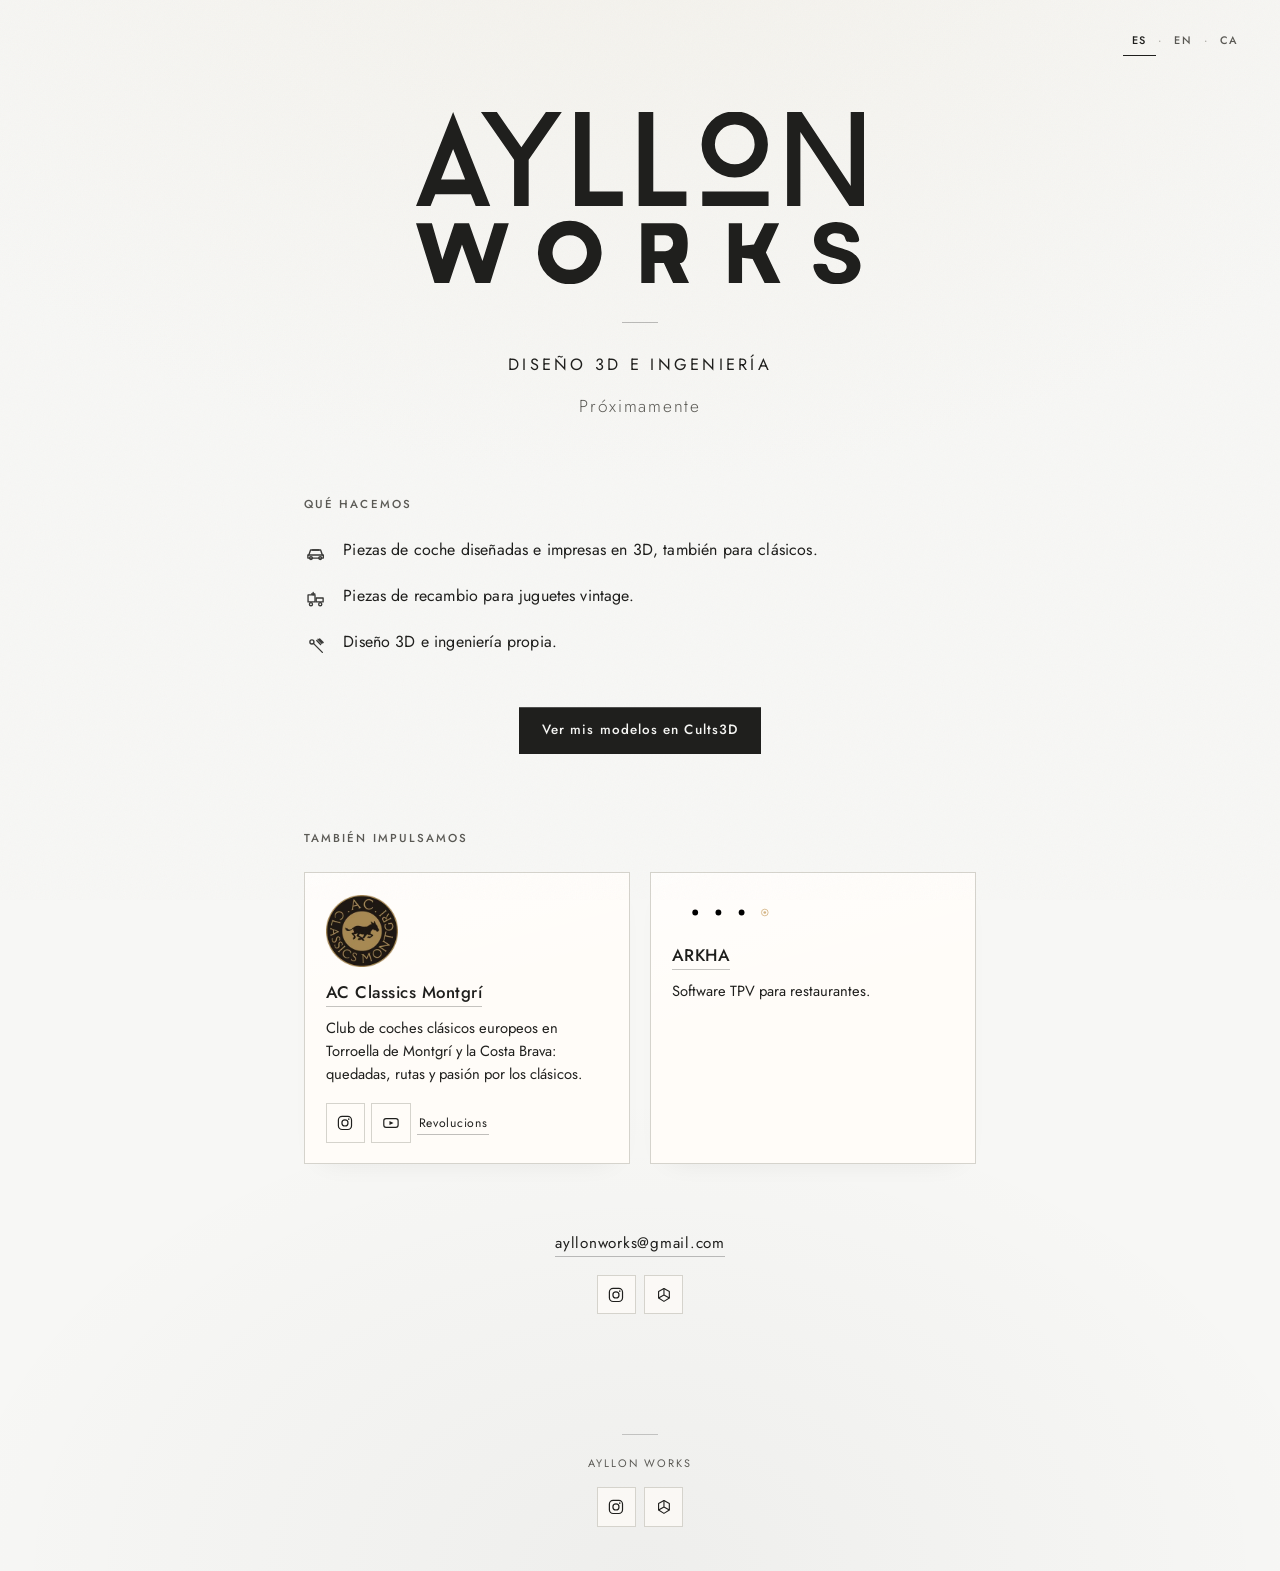
==== commit 88524ce7: "Polish typography, motion and the reload loader. Refine type, spacing, colour and card finish, add a" ====
--- a/index.html
+++ b/index.html
@@ -43,13 +43,21 @@
     </script>
     <link rel="stylesheet" href="css/styles.css">
     <script>
-      /* Decide the loader (and optional theme/freeze) before the first paint. */
+      /* Decide the loader (and optional theme/freeze) before the first paint.
+         LOADER_POLICY must stay in sync with js/main.js:
+         "session" = full intro once per browser session, short on later reloads;
+         "always"  = full intro on every reload. */
       (function () {
         try {
+          var LOADER_POLICY = "session";
           var q = location.search;
           var html = document.documentElement;
+          html.classList.add("js");
           var theme = /(?:\?|&)theme=(dark|light)(?:&|$)/.exec(q);
           if (theme) html.setAttribute("data-theme", theme[1]);
+          if (/(?:\?|&)shot=1(?:&|$)/.test(q)) html.setAttribute("data-shot", "1");
+          var short = /(?:\?|&)loader=short(?:&|$)/.test(q);
+          if (short) html.classList.add("loader-short");
           var freeze = /(?:\?|&)freeze=([0-9]*\.?[0-9]+)(?:&|$)/.exec(q);
           if (freeze) {
             html.classList.add("is-loading");
@@ -61,7 +69,12 @@
           var seen = sessionStorage.getItem("ayllon-works-loader") === "1";
           var force = /(?:\?|&)loader=1(?:&|$)/.test(q);
           var skip = /(?:\?|&)loader=0(?:&|$)/.test(q);
-          if (force || (!skip && !reduce && !seen)) {
+          if (skip || reduce) return;
+          if (force) {
+            html.classList.add("is-loading");
+          } else if (short || (LOADER_POLICY === "session" && seen)) {
+            html.classList.add("is-loading", "loader-short");
+          } else {
             html.classList.add("is-loading");
           }
         } catch (e) {}
@@ -81,7 +94,7 @@
     </a>
 
     <header class="top">
-      <nav class="lang" aria-label="Language">
+      <nav class="lang" aria-label="Idioma" data-aria-es="Idioma" data-aria-en="Language" data-aria-ca="Idioma">
         <button type="button" data-lang="es" aria-pressed="true" lang="es">ES</button>
         <span class="sep" aria-hidden="true">·</span>
         <button type="button" data-lang="en" aria-pressed="false" lang="en">EN</button>
@@ -122,13 +135,13 @@
       </div>
 
       <section class="section" aria-labelledby="what-heading">
-        <h2 id="what-heading" data-i18n>
+        <h2 id="what-heading" class="reveal" data-i18n>
           <span lang="es">Qué hacemos</span>
           <span lang="en">What we do</span>
           <span lang="ca">Què fem</span>
         </h2>
         <ul class="offerings">
-          <li>
+          <li class="reveal">
             <svg class="line-icon" viewBox="0 0 24 24" aria-hidden="true" focusable="false"><path d="M4 14.5h16v3.2H4z"/><path d="M5 14.5l1.8-5.2h10.4L19 14.5"/><circle cx="7.2" cy="17.7" r="1.5"/><circle cx="16.8" cy="17.7" r="1.5"/><path d="M8.8 9.3h6.4"/></svg>
             <p data-i18n>
               <span lang="es">Piezas de coche diseñadas e impresas en 3D, también para clásicos.</span>
@@ -136,7 +149,7 @@
               <span lang="ca">Peces de cotxe dissenyades i impreses en 3D, també per a clàssics.</span>
             </p>
           </li>
-          <li>
+          <li class="reveal">
             <svg class="line-icon" viewBox="0 0 24 24" aria-hidden="true" focusable="false"><rect x="4.2" y="8.2" width="7.2" height="7.2"/><rect x="12.6" y="11.4" width="7.2" height="4"/><circle cx="7.2" cy="17.8" r="1.6"/><circle cx="16.8" cy="17.8" r="1.6"/><path d="M9.5 5.5v2.7M7.8 7.2h3.4"/></svg>
             <p data-i18n>
               <span lang="es">Piezas de recambio para juguetes vintage.</span>
@@ -144,7 +157,7 @@
               <span lang="ca">Peces de recanvi per a joguines vintage.</span>
             </p>
           </li>
-          <li>
+          <li class="reveal">
             <svg class="line-icon" viewBox="0 0 24 24" aria-hidden="true" focusable="false"><circle cx="8.2" cy="8.2" r="2.1"/><path d="M9.7 9.7L19 19"/><path d="M14.5 5.5L18.5 9.5M16.2 5.2l3.6 3.6M13.2 6.8l4 4"/></svg>
             <p data-i18n>
               <span lang="es">Diseño 3D e ingeniería propia.</span>
@@ -155,7 +168,7 @@
         </ul>
       </section>
 
-      <p class="cta">
+      <p class="cta reveal">
         <a class="cta-btn" href="https://cults3d.com/en/users/bernycorrado/3d-models" target="_blank" rel="noopener" data-i18n>
           <span lang="es">Ver mis modelos en Cults3D</span>
           <span lang="en">See my models on Cults3D</span>
@@ -164,13 +177,13 @@
       </p>
 
       <section class="section" aria-labelledby="projects-heading">
-        <h2 id="projects-heading" data-i18n>
+        <h2 id="projects-heading" class="reveal" data-i18n>
           <span lang="es">También impulsamos</span>
           <span lang="en">We also run</span>
           <span lang="ca">També impulsem</span>
         </h2>
         <div class="projects">
-          <article class="card">
+          <article class="card reveal">
             <a href="https://acclassicsmontgri.es" target="_blank" rel="noopener">
               <img class="card-logo"
                    src="img/acclassicsmontgri-logo.webp"
@@ -197,7 +210,7 @@
               <a class="text-link" href="https://acclassicsmontgri.es/revolucions" target="_blank" rel="noopener">Revolucions</a>
             </div>
           </article>
-          <article class="card">
+          <article class="card reveal">
             <a href="https://arkha.eu" target="_blank" rel="noopener">
               <img class="card-mark" src="img/arkha-mark.svg" width="400" height="120" alt="ARKHA">
             </a>
@@ -213,7 +226,7 @@
         </div>
       </section>
 
-      <p class="contact">
+      <p class="contact reveal">
         <a href="mailto:ayllonworks@gmail.com">ayllonworks@gmail.com</a>
         <span class="socials">
         <a class="social-btn" href="https://www.instagram.com/ayllonworks/" target="_blank" rel="noopener" aria-label="Instagram de Ayllon Works" data-aria-es="Instagram de Ayllon Works" data-aria-en="Ayllon Works on Instagram" data-aria-ca="Instagram d'Ayllon Works">
--- a/css/styles.css
+++ b/css/styles.css
@@ -12,41 +12,71 @@
 
 :root {
   --bg: #f7f7f5;
-  --ink: #272727;
-  --muted: #5c5c58;
-  --line: #d4d4d0;
-  --focus: #272727;
-  --loader-ms: 1000ms;
+  --bg-warm: #f3f1eb;
+  --ink: #1f1f1d;
+  --muted: #5a5954;
+  --line: #d5d3cc;
+  --elevated: #fffcf8;
+  --focus: #1f1f1d;
+  --shadow: color-mix(in srgb, #1f1f1d 11%, transparent);
+  --sheen: color-mix(in srgb, #ffffff 55%, transparent);
+  --loader-total: 1.1s;
+  --draw-o: 0.48s;
+  --bar-delay: 0.34s;
+  --bar-dur: 0.32s;
+  --content-delay: 0.82s;
+  --content-dur: 0.55s;
   color-scheme: light;
 }
 
 @media (prefers-color-scheme: dark) {
   :root {
-    --bg: #141413;
-    --ink: #f2f2ef;
-    --muted: #a3a39c;
-    --line: #2c2c2a;
-    --focus: #f2f2ef;
+    --bg: #131312;
+    --bg-warm: #191917;
+    --ink: #f3f2ee;
+    --muted: #b2b1a8;
+    --line: #2e2e2a;
+    --elevated: #1a1a18;
+    --focus: #f3f2ee;
+    --shadow: color-mix(in srgb, #000000 55%, transparent);
+    --sheen: color-mix(in srgb, #ffffff 4.5%, transparent);
     color-scheme: dark;
   }
 }
 
 html[data-theme="light"] {
   --bg: #f7f7f5;
-  --ink: #272727;
-  --muted: #5c5c58;
-  --line: #d4d4d0;
-  --focus: #272727;
+  --bg-warm: #f3f1eb;
+  --ink: #1f1f1d;
+  --muted: #5a5954;
+  --line: #d5d3cc;
+  --elevated: #fffcf8;
+  --focus: #1f1f1d;
+  --shadow: color-mix(in srgb, #1f1f1d 11%, transparent);
+  --sheen: color-mix(in srgb, #ffffff 55%, transparent);
   color-scheme: light;
 }
 
 html[data-theme="dark"] {
-  --bg: #141413;
-  --ink: #f2f2ef;
-  --muted: #a3a39c;
-  --line: #2c2c2a;
-  --focus: #f2f2ef;
+  --bg: #131312;
+  --bg-warm: #191917;
+  --ink: #f3f2ee;
+  --muted: #b2b1a8;
+  --line: #2e2e2a;
+  --elevated: #1a1a18;
+  --focus: #f3f2ee;
+  --shadow: color-mix(in srgb, #000000 55%, transparent);
+  --sheen: color-mix(in srgb, #ffffff 4.5%, transparent);
   color-scheme: dark;
+}
+
+html.loader-short {
+  --loader-total: 0.8s;
+  --draw-o: 0.3s;
+  --bar-delay: 0.2s;
+  --bar-dur: 0.22s;
+  --content-delay: 0.48s;
+  --content-dur: 0.32s;
 }
 
 *,
@@ -65,7 +95,9 @@
   font-family: "Jost", "Segoe UI", "Helvetica Neue", sans-serif;
   font-weight: 400;
   font-size: 16px;
-  line-height: 1.5;
+  line-height: 1.55;
+  font-kerning: normal;
+  font-feature-settings: "kern" 1, "liga" 1;
   -webkit-font-smoothing: antialiased;
   -moz-osx-font-smoothing: grayscale;
   text-rendering: optimizeLegibility;
@@ -76,6 +108,41 @@
   min-height: 100dvh;
   display: flex;
   flex-direction: column;
+  position: relative;
+  background:
+    radial-gradient(120% 70% at 50% -10%, var(--bg-warm), transparent 58%),
+    radial-gradient(90% 50% at 50% 100%, color-mix(in srgb, var(--ink) 4%, transparent), transparent 62%),
+    var(--bg);
+}
+
+/* Fine paper grain — decorative, ignored by assistive tech. */
+body::after {
+  content: "";
+  position: fixed;
+  inset: 0;
+  pointer-events: none;
+  z-index: 20;
+  opacity: 0.032;
+  mix-blend-mode: multiply;
+  background-image: url("data:image/svg+xml,%3Csvg xmlns='http://www.w3.org/2000/svg' width='180' height='180'%3E%3Cfilter id='n'%3E%3CfeTurbulence type='fractalNoise' baseFrequency='0.85' numOctaves='4' stitchTiles='stitch'/%3E%3C/filter%3E%3Crect width='100%25' height='100%25' filter='url(%23n)'/%3E%3C/svg%3E");
+  background-size: 180px 180px;
+}
+
+html[data-theme="dark"] body::after {
+  opacity: 0.055;
+  mix-blend-mode: overlay;
+}
+
+@media (prefers-color-scheme: dark) {
+  html:not([data-theme="light"]) body::after {
+    opacity: 0.055;
+    mix-blend-mode: overlay;
+  }
+}
+
+::selection {
+  background: var(--ink);
+  color: var(--bg);
 }
 
 img, svg { display: block; max-width: 100%; height: auto; }
@@ -84,7 +151,8 @@
   color: inherit;
   text-decoration-thickness: 1px;
   text-underline-offset: 0.28em;
-  text-decoration-color: color-mix(in srgb, var(--ink) 35%, transparent);
+  text-decoration-color: color-mix(in srgb, var(--ink) 32%, transparent);
+  transition: text-decoration-color 0.2s ease, border-color 0.2s ease, color 0.2s ease;
 }
 
 a:hover { text-decoration-color: var(--ink); }
@@ -93,7 +161,7 @@
 
 :focus-visible {
   outline: 2px solid var(--focus);
-  outline-offset: 4px;
+  outline-offset: 3px;
 }
 
 .skip-link {
@@ -101,10 +169,12 @@
   left: 1rem;
   top: -4rem;
   z-index: 10000;
-  padding: 0.5rem 0.8rem;
+  padding: 0.5rem 0.85rem;
   background: var(--ink);
   color: var(--bg);
   text-decoration: none;
+  font-size: 0.85rem;
+  letter-spacing: 0.04em;
 }
 
 .skip-link:focus {
@@ -130,16 +200,23 @@
   position: absolute;
   top: 0;
   right: 0;
-  z-index: 2;
-  padding: 1.25rem 1.25rem 0 0;
-}
+  left: 0;
+  z-index: 5;
+  display: flex;
+  justify-content: flex-end;
+  padding: 1.15rem 1.15rem 0;
+  pointer-events: none;
+}
+
+.top > * { pointer-events: auto; }
 
 .lang {
   display: flex;
-  gap: 0.15rem;
-  font-size: 0.72rem;
+  align-items: center;
+  gap: 0.1rem;
+  font-size: 0.68rem;
   font-weight: 500;
-  letter-spacing: 0.14em;
+  letter-spacing: 0.16em;
   text-transform: uppercase;
 }
 
@@ -152,19 +229,22 @@
   font: inherit;
   letter-spacing: inherit;
   text-transform: inherit;
-  padding: 0.45rem 0.5rem;
+  padding: 0.5rem 0.55rem 0.4rem;
   margin: 0;
+  border-bottom: 1px solid transparent;
+  transition: color 0.2s ease, border-color 0.2s ease;
 }
 
 .lang button[aria-pressed="true"] {
   color: var(--ink);
+  border-bottom-color: var(--ink);
 }
 
 .lang button:hover { color: var(--ink); }
 
 .lang .sep {
-  color: var(--line);
-  padding: 0.45rem 0;
+  color: color-mix(in srgb, var(--line) 70%, var(--muted));
+  padding: 0.45rem 0.05rem;
   user-select: none;
   pointer-events: none;
 }
@@ -177,13 +257,16 @@
   flex-direction: column;
   align-items: center;
   justify-content: flex-start;
-  padding: 5.5rem 1.5rem 3.5rem;
+  padding: 5.25rem 1.25rem 3rem;
   text-align: center;
+  position: relative;
+  z-index: 1;
 }
 
 .brand {
-  width: min(22rem, 86vw);
-  color: var(--ink);
+  width: min(21.5rem, 88vw);
+  color: var(--ink);
+  margin-inline: auto;
 }
 
 .brand svg,
@@ -193,64 +276,79 @@
 }
 
 .rule {
-  width: 2.5rem;
+  width: 2.25rem;
   height: 1px;
-  margin: 2.15rem auto 1.85rem;
-  background: var(--line);
+  margin: 2.35rem auto 1.9rem;
+  background: color-mix(in srgb, var(--ink) 28%, transparent);
   border: 0;
 }
 
 .tagline {
   margin: 0;
-  font-size: clamp(0.92rem, 0.6vw + 0.8rem, 1.1rem);
+  font-size: clamp(0.86rem, 0.5vw + 0.78rem, 1.02rem);
   font-weight: 400;
-  letter-spacing: 0.16em;
+  letter-spacing: 0.18em;
   text-transform: uppercase;
   color: var(--ink);
+  line-height: 1.5;
 }
 
 .status {
-  margin: 0.85rem 0 0;
-  font-size: clamp(0.95rem, 0.4vw + 0.88rem, 1.15rem);
+  margin: 0.95rem 0 0;
+  font-size: clamp(0.92rem, 0.35vw + 0.86rem, 1.08rem);
   font-weight: 300;
-  letter-spacing: 0.08em;
+  letter-spacing: 0.1em;
   color: var(--muted);
 }
 
 .contact {
-  margin-top: 2.4rem;
+  margin-top: 0;
+  padding-top: 3.35rem;
   font-size: 0.95rem;
   font-weight: 400;
-  letter-spacing: 0.04em;
+  letter-spacing: 0.05em;
+  width: min(42rem, 100%);
 }
 
 .contact a[href^="mailto"] {
   text-decoration: none;
   border-bottom: 1px solid color-mix(in srgb, var(--ink) 28%, transparent);
-  padding-bottom: 0.12em;
+  padding-bottom: 0.14em;
+  transition: border-color 0.2s ease;
 }
 .contact a[href^="mailto"]:hover { border-bottom-color: var(--ink); }
 
 footer {
-  padding: 0 1.5rem 2.5rem;
+  position: relative;
+  z-index: 1;
+  padding: 2rem 1.25rem 2.35rem;
   display: flex;
   flex-direction: column;
   align-items: center;
-  gap: 0.85rem;
+  gap: 0.95rem;
   text-align: center;
   color: var(--muted);
-  font-size: 0.72rem;
-  letter-spacing: 0.16em;
+  font-size: 0.68rem;
+  letter-spacing: 0.18em;
   text-transform: uppercase;
   font-weight: 400;
 }
 
+footer::before {
+  content: "";
+  display: block;
+  width: 2.25rem;
+  height: 1px;
+  background: color-mix(in srgb, var(--ink) 22%, transparent);
+  margin: 0 auto 0.35rem;
+}
+
 /* ── 404 extras ──────────────────────────────────────────────── */
 
 .back {
-  margin-top: 2.2rem;
-  font-size: 0.85rem;
-  letter-spacing: 0.08em;
+  margin-top: 2.4rem;
+  font-size: 0.8rem;
+  letter-spacing: 0.12em;
   text-transform: uppercase;
 }
 
@@ -273,14 +371,22 @@
   opacity: 1;
   visibility: visible;
   pointer-events: auto;
-  animation: loader-hide 1s linear forwards;
+  animation: loader-hide var(--loader-total) linear forwards;
 }
 
 html.is-loading .page,
 html.is-loading .top,
 html.is-loading footer {
   opacity: 0;
-  animation: content-in 0.55s ease 0.82s forwards;
+  animation: content-in var(--content-dur) ease var(--content-delay) forwards;
+}
+
+html.has-seen-loader .page,
+html.has-seen-loader .top,
+html.has-seen-loader footer {
+  opacity: 1;
+  transform: none;
+  animation: none;
 }
 
 .loader-mark {
@@ -295,7 +401,7 @@
 }
 
 html.is-loading .loader-mark .mark-o {
-  animation: draw-o 0.48s cubic-bezier(0.4, 0, 0.15, 1) forwards;
+  animation: draw-o var(--draw-o) cubic-bezier(0.4, 0, 0.15, 1) forwards;
 }
 
 .loader-mark .mark-bar {
@@ -305,7 +411,7 @@
 }
 
 html.is-loading .loader-mark .mark-bar {
-  animation: extend-bar 0.32s cubic-bezier(0.22, 1, 0.36, 1) 0.34s forwards;
+  animation: extend-bar var(--bar-dur) cubic-bezier(0.22, 1, 0.36, 1) var(--bar-delay) forwards;
 }
 
 @keyframes draw-o {
@@ -317,12 +423,12 @@
 }
 
 @keyframes loader-hide {
-  0%, 72% { opacity: 1; visibility: visible; }
+  0%, 68% { opacity: 1; visibility: visible; }
   100%    { opacity: 0; visibility: hidden; }
 }
 
 @keyframes content-in {
-  from { opacity: 0; transform: translateY(10px); }
+  from { opacity: 0; transform: translateY(8px); }
   to   { opacity: 1; transform: none; }
 }
 
@@ -338,15 +444,15 @@
 
 html[data-freeze] .loader-mark .mark-o,
 html[data-freeze].is-loading .loader-mark .mark-o {
-  animation: draw-o 0.48s cubic-bezier(0.4, 0, 0.15, 1) forwards;
+  animation: draw-o var(--draw-o) cubic-bezier(0.4, 0, 0.15, 1) forwards;
   animation-delay: var(--freeze, 0s);
   animation-play-state: paused !important;
 }
 
 html[data-freeze] .loader-mark .mark-bar,
 html[data-freeze].is-loading .loader-mark .mark-bar {
-  animation: extend-bar 0.32s cubic-bezier(0.22, 1, 0.36, 1) 0.34s forwards;
-  animation-delay: calc(0.34s + var(--freeze, 0s));
+  animation: extend-bar var(--bar-dur) cubic-bezier(0.22, 1, 0.36, 1) var(--bar-delay) forwards;
+  animation-delay: calc(var(--bar-delay) + var(--freeze, 0s));
   animation-play-state: paused !important;
 }
 
@@ -360,6 +466,282 @@
   animation: none !important;
 }
 
+/* ── Scroll reveal ───────────────────────────────────────────── */
+
+html.js .reveal {
+  opacity: 0;
+  transform: translateY(16px);
+  transition:
+    opacity 0.8s cubic-bezier(0.22, 1, 0.36, 1),
+    transform 0.8s cubic-bezier(0.22, 1, 0.36, 1);
+}
+
+html.js .reveal.is-visible {
+  opacity: 1;
+  transform: none;
+}
+
+html.js .offerings li.reveal:nth-child(2) { transition-delay: 0.08s; }
+html.js .offerings li.reveal:nth-child(3) { transition-delay: 0.16s; }
+html.js .projects .card.reveal:nth-child(2) { transition-delay: 0.1s; }
+
+/* ── Sections ─────────────────────────────────────────────────── */
+
+.page-center {
+  justify-content: center;
+}
+
+.hero {
+  width: min(28rem, 100%);
+  text-align: center;
+}
+
+.section {
+  width: min(42rem, 100%);
+  margin-top: 3.25rem;
+  text-align: left;
+}
+
+.section h2 {
+  margin: 0 0 1.5rem;
+  font-size: 0.72rem;
+  font-weight: 500;
+  letter-spacing: 0.18em;
+  text-transform: uppercase;
+  color: var(--muted);
+}
+
+.offerings {
+  list-style: none;
+  margin: 0;
+  padding: 0;
+  display: flex;
+  flex-direction: column;
+  gap: 1.25rem;
+}
+
+.offerings li {
+  display: flex;
+  align-items: flex-start;
+  gap: 1rem;
+}
+
+.offerings p {
+  margin: 0;
+  font-size: 1rem;
+  font-weight: 400;
+  letter-spacing: 0.01em;
+  line-height: 1.55;
+  max-width: 36rem;
+}
+
+.line-icon {
+  flex: 0 0 1.45rem;
+  width: 1.45rem;
+  height: 1.45rem;
+  margin-top: 0.2rem;
+  color: var(--ink);
+  stroke: currentColor;
+  fill: none;
+  stroke-width: 1.4;
+  stroke-linecap: round;
+  stroke-linejoin: round;
+  opacity: 0.88;
+}
+
+.cta {
+  width: min(42rem, 100%);
+  margin: 2.75rem 0 0;
+  text-align: center;
+}
+
+.cta-btn {
+  display: inline-block;
+  padding: 0.82rem 1.45rem;
+  background: var(--ink);
+  color: var(--bg);
+  text-decoration: none;
+  font-size: 0.84rem;
+  font-weight: 500;
+  letter-spacing: 0.08em;
+  box-shadow: inset 0 1px 0 color-mix(in srgb, #ffffff 22%, transparent);
+  transition: background-color 0.22s ease, color 0.22s ease, box-shadow 0.22s ease;
+}
+
+.cta-btn:hover {
+  text-decoration: none;
+  background: color-mix(in srgb, var(--ink) 86%, var(--bg));
+  box-shadow: inset 0 1px 0 color-mix(in srgb, #ffffff 28%, transparent);
+}
+
+.cta-btn:focus-visible {
+  outline-offset: 4px;
+}
+
+.projects {
+  display: grid;
+  gap: 1.15rem;
+}
+
+.card {
+  position: relative;
+  isolation: isolate;
+  border: 1px solid var(--line);
+  background: var(--elevated);
+  padding: 1.4rem 1.3rem 1.25rem;
+  display: flex;
+  flex-direction: column;
+  gap: 0.75rem;
+  box-shadow:
+    inset 0 1px 0 var(--sheen),
+    0 12px 28px -20px var(--shadow);
+  transition: border-color 0.25s ease, box-shadow 0.25s ease, background-color 0.25s ease;
+}
+
+.card::after {
+  content: "";
+  position: absolute;
+  inset: 0;
+  z-index: -1;
+  pointer-events: none;
+  background: linear-gradient(165deg, var(--sheen), transparent 46%);
+}
+
+.card:hover {
+  border-color: color-mix(in srgb, var(--ink) 28%, var(--line));
+  box-shadow:
+    inset 0 1px 0 var(--sheen),
+    0 18px 36px -20px var(--shadow);
+}
+
+.card:focus-within {
+  border-color: color-mix(in srgb, var(--ink) 40%, var(--line));
+}
+
+.card-logo {
+  width: 4.5rem;
+  height: 4.5rem;
+  object-fit: contain;
+  align-self: flex-start;
+}
+
+.card-mark {
+  width: 7.25rem;
+  height: auto;
+  color: var(--ink);
+  align-self: flex-start;
+}
+
+.card h3 {
+  margin: 0;
+  font-size: 1.05rem;
+  font-weight: 500;
+  letter-spacing: 0.03em;
+}
+
+.card h3 a {
+  text-decoration: none;
+  border-bottom: 1px solid color-mix(in srgb, var(--ink) 26%, transparent);
+  padding-bottom: 0.08em;
+}
+
+.card h3 a:hover { border-bottom-color: var(--ink); }
+
+.card p {
+  margin: 0;
+  font-size: 0.92rem;
+  color: var(--ink);
+  line-height: 1.55;
+}
+
+.card-links {
+  display: flex;
+  flex-wrap: wrap;
+  align-items: center;
+  gap: 0.5rem 0.4rem;
+  margin-top: 0.35rem;
+}
+
+.card-links a.text-link {
+  font-size: 0.76rem;
+  letter-spacing: 0.06em;
+  text-decoration: none;
+  border-bottom: 1px solid color-mix(in srgb, var(--ink) 28%, transparent);
+  padding: 0.2rem 0.1rem 0.12em;
+  color: var(--ink);
+}
+
+.card-links a.text-link:hover { border-bottom-color: var(--ink); }
+
+.socials {
+  display: flex;
+  align-items: center;
+  justify-content: center;
+  gap: 0.5rem;
+}
+
+.contact .socials { margin-top: 1.25rem; }
+
+.social-btn {
+  display: inline-flex;
+  align-items: center;
+  justify-content: center;
+  width: 2.45rem;
+  height: 2.45rem;
+  color: var(--ink);
+  text-decoration: none;
+  border: 1px solid var(--line);
+  background: color-mix(in srgb, var(--elevated) 70%, transparent);
+  transition: border-color 0.2s ease, background-color 0.2s ease, color 0.2s ease;
+}
+
+.social-btn:hover {
+  text-decoration: none;
+  border-color: var(--ink);
+  background: var(--ink);
+  color: var(--bg);
+}
+
+.social-btn:focus-visible {
+  outline-offset: 3px;
+}
+
+.social-btn svg {
+  width: 1.12rem;
+  height: 1.12rem;
+  max-width: none;
+}
+
+@media (min-width: 720px) {
+  .top { padding: 1.5rem 2rem 0; }
+  .page { padding: 6.5rem 2.5rem 4.25rem; }
+  .brand { width: min(26.5rem, 70vw); }
+  .section { margin-top: 4.75rem; }
+  .cta { margin-top: 3.15rem; }
+  .contact { padding-top: 4.25rem; }
+  footer { padding: 2.25rem 2.5rem 2.75rem; }
+  .projects { grid-template-columns: 1fr 1fr; gap: 1.25rem; }
+  .tagline { letter-spacing: 0.2em; }
+}
+
+@media (min-width: 1200px) {
+  .brand { width: 28rem; }
+  .page { padding-top: 7rem; }
+}
+
+@media (max-width: 719px) {
+  .tagline { letter-spacing: 0.13em; }
+  .status { letter-spacing: 0.08em; }
+  .section { margin-top: 2.85rem; }
+  .section h2 { margin-bottom: 1.2rem; }
+  .offerings { gap: 1.1rem; }
+  .offerings p { font-size: 0.98rem; }
+  .card { padding: 1.2rem 1.1rem 1.1rem; }
+  .cta { margin-top: 2.35rem; }
+  .cta-btn { width: auto; padding: 0.8rem 1.25rem; }
+  .contact { padding-top: 2.85rem; }
+}
+
 @media (prefers-reduced-motion: reduce) {
   *, *::before, *::after {
     animation: none !important;
@@ -379,198 +761,22 @@
     opacity: 1 !important;
     transform: none !important;
   }
-}
-
-@media (min-width: 720px) {
-  .top { padding: 1.75rem 2rem 0 0; }
-  .page { padding: 6rem 2rem 4rem; }
-  .brand { width: min(26rem, 70vw); }
-}
-
-@media (min-width: 1200px) {
-  .brand { width: 28rem; }
-}
-
-
-/* ── Sections ─────────────────────────────────────────────────── */
-
-.hero {
-  width: min(28rem, 100%);
-  text-align: center;
-}
-
-.section {
-  width: min(40rem, 100%);
-  margin-top: 3.75rem;
-  text-align: left;
-}
-
-.section h2 {
-  margin: 0 0 1.35rem;
-  font-size: 0.78rem;
-  font-weight: 500;
-  letter-spacing: 0.16em;
-  text-transform: uppercase;
-  color: var(--muted);
-}
-
-.offerings {
-  list-style: none;
-  margin: 0;
-  padding: 0;
-  display: flex;
-  flex-direction: column;
-  gap: 1.15rem;
-}
-
-.offerings li {
-  display: flex;
-  align-items: flex-start;
-  gap: 0.9rem;
-}
-
-.offerings p {
-  margin: 0;
-  font-size: 0.98rem;
-  font-weight: 400;
-  letter-spacing: 0.01em;
-  line-height: 1.45;
-}
-
-.line-icon {
-  flex: 0 0 1.5rem;
-  width: 1.5rem;
-  height: 1.5rem;
-  margin-top: 0.12rem;
-  color: var(--ink);
-  stroke: currentColor;
-  fill: none;
-  stroke-width: 1.4;
-  stroke-linecap: round;
-  stroke-linejoin: round;
-}
-
-.cta {
-  width: min(40rem, 100%);
-  margin: 2.5rem 0 0;
-  text-align: center;
-}
-
-.cta-btn {
-  display: inline-block;
-  padding: 0.7rem 1.25rem;
-  background: var(--ink);
-  color: var(--bg);
-  text-decoration: none;
-  font-size: 0.88rem;
-  font-weight: 500;
-  letter-spacing: 0.06em;
-}
-
-.cta-btn:hover {
-  text-decoration: none;
-  opacity: 0.88;
-}
-
-.projects {
-  display: grid;
-  gap: 1.15rem;
-}
-
-.card {
-  border: 1px solid var(--line);
-  padding: 1.25rem 1.2rem 1.15rem;
-  display: flex;
-  flex-direction: column;
-  gap: 0.7rem;
-}
-
-.card-logo {
-  width: 4.5rem;
-  height: 4.5rem;
-  object-fit: contain;
-  align-self: flex-start;
-}
-
-.card-mark {
-  width: 7.25rem;
+
+  html.js .reveal,
+  html.js .reveal.is-visible {
+    opacity: 1 !important;
+    transform: none !important;
+  }
+}
+
+/* Shrink-wrap the page for full-page screenshots (?shot=1). */
+html[data-shot],
+html[data-shot] body {
+  min-height: 0;
   height: auto;
-  color: var(--ink);
-  align-self: flex-start;
-}
-
-.card h3 {
-  margin: 0;
-  font-size: 1.05rem;
-  font-weight: 500;
-  letter-spacing: 0.02em;
-}
-
-.card h3 a {
-  text-decoration: none;
-  border-bottom: 1px solid color-mix(in srgb, var(--ink) 28%, transparent);
-  padding-bottom: 0.08em;
-}
-
-.card h3 a:hover { border-bottom-color: var(--ink); }
-
-.card p {
-  margin: 0;
-  font-size: 0.9rem;
-  color: var(--ink);
-  line-height: 1.45;
-}
-
-.card-links {
-  display: flex;
-  flex-wrap: wrap;
-  align-items: center;
-  gap: 0.45rem 0.35rem;
-  margin-top: 0.2rem;
-}
-
-.card-links a.text-link {
-  font-size: 0.78rem;
-  letter-spacing: 0.04em;
-  text-decoration: none;
-  border-bottom: 1px solid color-mix(in srgb, var(--ink) 28%, transparent);
-  padding: 0.2rem 0.1rem 0.12em;
-  color: var(--ink);
-}
-
-.card-links a.text-link:hover { border-bottom-color: var(--ink); }
-
-.socials {
-  display: flex;
-  align-items: center;
-  justify-content: center;
-  gap: 0.45rem;
-}
-
-.contact .socials { margin-top: 1.15rem; }
-
-.social-btn {
-  display: inline-flex;
-  align-items: center;
-  justify-content: center;
-  width: 2.4rem;
-  height: 2.4rem;
-  color: var(--ink);
-  text-decoration: none;
-  border: 1px solid var(--line);
-}
-
-.social-btn:hover {
-  text-decoration: none;
-  border-color: var(--ink);
-}
-
-.social-btn svg {
-  width: 1.15rem;
-  height: 1.15rem;
-  max-width: none;
-}
-
-@media (min-width: 720px) {
-  .projects { grid-template-columns: 1fr 1fr; }
-}
+}
+html[data-shot] .page {
+  flex: none;
+  min-height: 0;
+}
+
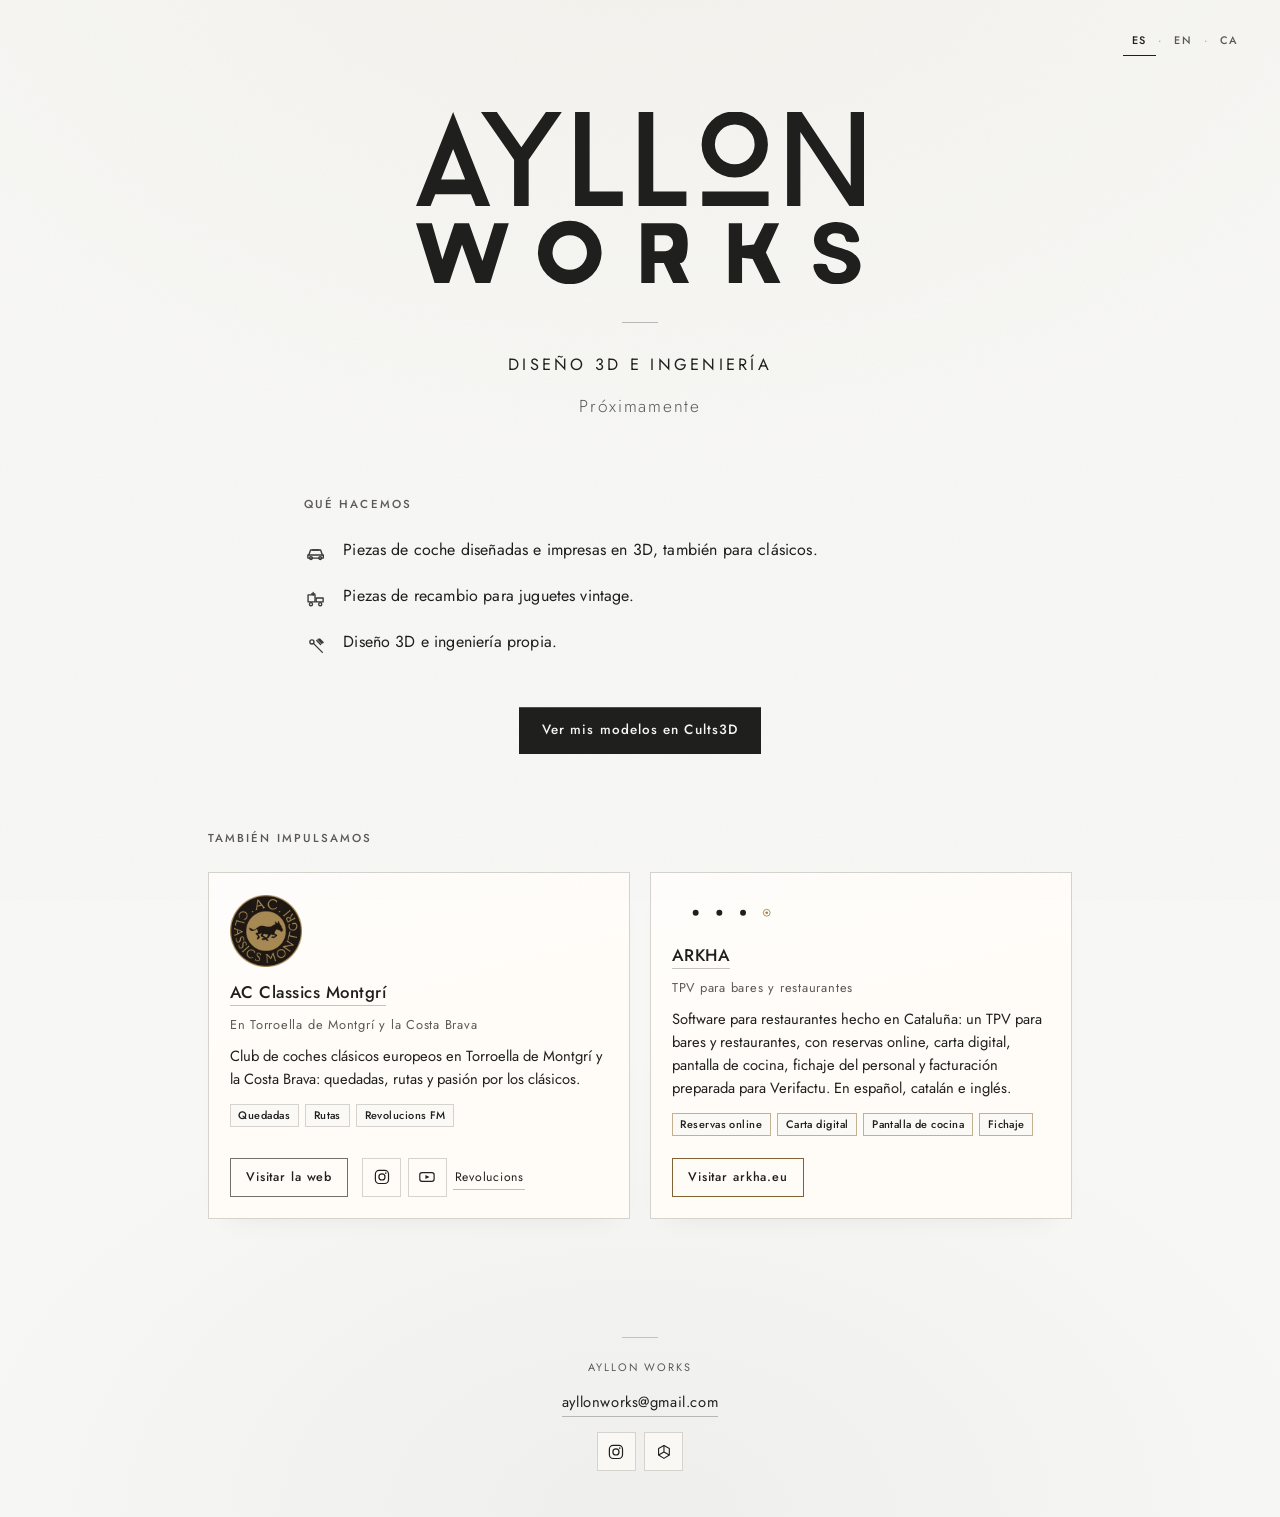
==== commit a2813887: "Fill out the project cards and move contact into the footer. Give AC Classics and ARKHA a matching c" ====
--- a/index.html
+++ b/index.html
@@ -176,7 +176,7 @@
         </a>
       </p>
 
-      <section class="section" aria-labelledby="projects-heading">
+      <section class="section section-projects" aria-labelledby="projects-heading">
         <h2 id="projects-heading" class="reveal" data-i18n>
           <span lang="es">También impulsamos</span>
           <span lang="en">We also run</span>
@@ -184,63 +184,120 @@
         </h2>
         <div class="projects">
           <article class="card reveal">
-            <a href="https://acclassicsmontgri.es" target="_blank" rel="noopener">
-              <img class="card-logo"
-                   src="img/acclassicsmontgri-logo.webp"
-                   srcset="img/acclassicsmontgri-logo.webp 200w, img/acclassicsmontgri-logo@2x.webp 400w"
-                   sizes="4.5rem"
-                   width="200" height="200"
-                   alt="AC Classics Montgrí">
+            <a class="card-brand" href="https://acclassicsmontgri.es" target="_blank" rel="noopener">
+              <span class="card-logo-frame">
+                <img class="card-logo"
+                     src="img/acclassicsmontgri-logo.webp"
+                     srcset="img/acclassicsmontgri-logo.webp 200w, img/acclassicsmontgri-logo@2x.webp 400w"
+                     sizes="4.5rem"
+                     width="200" height="200"
+                     alt="AC Classics Montgrí">
+              </span>
             </a>
             <h3>
               <a href="https://acclassicsmontgri.es" target="_blank" rel="noopener">AC Classics Montgrí</a>
             </h3>
-            <p data-i18n>
+            <p class="card-tagline" data-i18n>
+              <span lang="es">En Torroella de Montgrí y la Costa Brava</span>
+              <span lang="en">In Torroella de Montgrí, on the Costa Brava</span>
+              <span lang="ca">A Torroella de Montgrí i la Costa Brava</span>
+            </p>
+            <p class="card-desc" data-i18n>
               <span lang="es">Club de coches clásicos europeos en Torroella de Montgrí y la Costa Brava: quedadas, rutas y pasión por los clásicos.</span>
               <span lang="en">A European classic car club in Torroella de Montgrí on the Costa Brava: meetups, drives and a love of classics.</span>
               <span lang="ca">Club de cotxes clàssics europeus a Torroella de Montgrí i la Costa Brava: trobades, rutes i passió pels clàssics.</span>
             </p>
-            <div class="card-links">
-              <a class="social-btn" href="https://www.instagram.com/acclassicsmontgri/" target="_blank" rel="noopener" aria-label="Instagram de AC Classics Montgrí" data-aria-es="Instagram de AC Classics Montgrí" data-aria-en="AC Classics Montgrí on Instagram" data-aria-ca="Instagram d'AC Classics Montgrí">
-                <svg viewBox="0 0 24 24" aria-hidden="true" focusable="false"><rect x="3.2" y="3.2" width="17.6" height="17.6" rx="5" fill="none" stroke="currentColor" stroke-width="1.6"/><circle cx="12" cy="12" r="4.1" fill="none" stroke="currentColor" stroke-width="1.6"/><circle cx="17.1" cy="6.9" r="1.05" fill="currentColor"/></svg>
+            <ul class="card-chips">
+              <li data-i18n>
+                <span lang="es">Quedadas</span>
+                <span lang="en">Meetups</span>
+                <span lang="ca">Trobades</span>
+              </li>
+              <li data-i18n>
+                <span lang="es">Rutas</span>
+                <span lang="en">Drives</span>
+                <span lang="ca">Rutes</span>
+              </li>
+              <li>Revolucions FM</li>
+            </ul>
+            <div class="card-actions">
+              <a class="card-btn" href="https://acclassicsmontgri.es" target="_blank" rel="noopener" data-i18n>
+                <span lang="es">Visitar la web</span>
+                <span lang="en">Visit the site</span>
+                <span lang="ca">Visita el web</span>
               </a>
-              <a class="social-btn" href="https://www.youtube.com/@ACClassicsMontgri" target="_blank" rel="noopener" aria-label="YouTube de AC Classics Montgrí" data-aria-es="YouTube de AC Classics Montgrí" data-aria-en="AC Classics Montgrí on YouTube" data-aria-ca="YouTube d'AC Classics Montgrí">
-                <svg viewBox="0 0 24 24" aria-hidden="true" focusable="false"><rect x="2.4" y="6.2" width="19.2" height="11.6" rx="3" fill="none" stroke="currentColor" stroke-width="1.6"/><path d="M10 9.4L15.4 12L10 14.6Z" fill="currentColor"/></svg>
-              </a>
-              <a class="text-link" href="https://acclassicsmontgri.es/revolucions" target="_blank" rel="noopener">Revolucions</a>
+              <div class="card-links">
+                <a class="social-btn" href="https://www.instagram.com/acclassicsmontgri/" target="_blank" rel="noopener" aria-label="Instagram de AC Classics Montgrí" data-aria-es="Instagram de AC Classics Montgrí" data-aria-en="AC Classics Montgrí on Instagram" data-aria-ca="Instagram d'AC Classics Montgrí">
+                  <svg viewBox="0 0 24 24" aria-hidden="true" focusable="false"><rect x="3.2" y="3.2" width="17.6" height="17.6" rx="5" fill="none" stroke="currentColor" stroke-width="1.6"/><circle cx="12" cy="12" r="4.1" fill="none" stroke="currentColor" stroke-width="1.6"/><circle cx="17.1" cy="6.9" r="1.05" fill="currentColor"/></svg>
+                </a>
+                <a class="social-btn" href="https://www.youtube.com/@ACClassicsMontgri" target="_blank" rel="noopener" aria-label="YouTube de AC Classics Montgrí" data-aria-es="YouTube de AC Classics Montgrí" data-aria-en="AC Classics Montgrí on YouTube" data-aria-ca="YouTube d'AC Classics Montgrí">
+                  <svg viewBox="0 0 24 24" aria-hidden="true" focusable="false"><rect x="2.4" y="6.2" width="19.2" height="11.6" rx="3" fill="none" stroke="currentColor" stroke-width="1.6"/><path d="M10 9.4L15.4 12L10 14.6Z" fill="currentColor"/></svg>
+                </a>
+                <a class="text-link" href="https://acclassicsmontgri.es/revolucions" target="_blank" rel="noopener">Revolucions</a>
+              </div>
             </div>
           </article>
-          <article class="card reveal">
-            <a href="https://arkha.eu" target="_blank" rel="noopener">
-              <img class="card-mark" src="img/arkha-mark.svg" width="400" height="120" alt="ARKHA">
+          <article class="card card-arkha reveal">
+            <a class="card-brand" href="https://arkha.eu" target="_blank" rel="noopener">
+              <svg class="card-mark" xmlns="http://www.w3.org/2000/svg" viewBox="0 0 400 120" fill="none" role="img" aria-hidden="true" focusable="false">
+                <circle cx="80" cy="60" r="10" fill="currentColor"/>
+                <circle cx="160" cy="60" r="10" fill="currentColor"/>
+                <circle cx="240" cy="60" r="10" fill="currentColor"/>
+                <circle class="arkha-gold" cx="320" cy="60" r="11.5" fill="none" stroke="currentColor" stroke-width="2.9"/>
+                <circle class="arkha-gold" cx="320" cy="60" r="4.6" fill="currentColor"/>
+              </svg>
+              <span class="visually-hidden">ARKHA</span>
             </a>
             <h3>
               <a href="https://arkha.eu" target="_blank" rel="noopener">ARKHA</a>
             </h3>
-            <p data-i18n>
-              <span lang="es">Software TPV para restaurantes.</span>
-              <span lang="en">Restaurant POS software.</span>
-              <span lang="ca">Programari TPV per a restaurants.</span>
-            </p>
+            <p class="card-tagline" data-i18n>
+              <span lang="es">TPV para bares y restaurantes</span>
+              <span lang="en">POS for bars and restaurants</span>
+              <span lang="ca">TPV per a bars i restaurants</span>
+            </p>
+            <p class="card-desc" data-i18n>
+              <span lang="es">Software para restaurantes hecho en Cataluña: un TPV para bares y restaurantes, con reservas online, carta digital, pantalla de cocina, fichaje del personal y facturación preparada para Verifactu. En español, catalán e inglés.</span>
+              <span lang="en">Restaurant software built in Catalonia: a POS for bars and restaurants, with online table booking, a digital menu, kitchen display, staff clock-in and invoicing prepared for Verifactu. In Spanish, Catalan and English.</span>
+              <span lang="ca">Programari per a restaurants fet a Catalunya: un TPV per a bars i restaurants, amb reserves en línia, carta digital, pantalla de cuina, fitxatge del personal i facturació preparada per a Verifactu. En espanyol, català i anglès.</span>
+            </p>
+            <ul class="card-chips">
+              <li data-i18n>
+                <span lang="es">Reservas online</span>
+                <span lang="en">Online booking</span>
+                <span lang="ca">Reserves en línia</span>
+              </li>
+              <li data-i18n>
+                <span lang="es">Carta digital</span>
+                <span lang="en">Digital menu</span>
+                <span lang="ca">Carta digital</span>
+              </li>
+              <li data-i18n>
+                <span lang="es">Pantalla de cocina</span>
+                <span lang="en">Kitchen display</span>
+                <span lang="ca">Pantalla de cuina</span>
+              </li>
+              <li data-i18n>
+                <span lang="es">Fichaje</span>
+                <span lang="en">Staff clock-in</span>
+                <span lang="ca">Fitxatge</span>
+              </li>
+            </ul>
+            <div class="card-actions">
+              <a class="card-btn" href="https://arkha.eu" target="_blank" rel="noopener" data-i18n>
+                <span lang="es">Visitar arkha.eu</span>
+                <span lang="en">Visit arkha.eu</span>
+                <span lang="ca">Visita arkha.eu</span>
+              </a>
+            </div>
           </article>
         </div>
       </section>
-
-      <p class="contact reveal">
-        <a href="mailto:ayllonworks@gmail.com">ayllonworks@gmail.com</a>
-        <span class="socials">
-        <a class="social-btn" href="https://www.instagram.com/ayllonworks/" target="_blank" rel="noopener" aria-label="Instagram de Ayllon Works" data-aria-es="Instagram de Ayllon Works" data-aria-en="Ayllon Works on Instagram" data-aria-ca="Instagram d'Ayllon Works">
-          <svg viewBox="0 0 24 24" aria-hidden="true" focusable="false"><rect x="3.2" y="3.2" width="17.6" height="17.6" rx="5" fill="none" stroke="currentColor" stroke-width="1.6"/><circle cx="12" cy="12" r="4.1" fill="none" stroke="currentColor" stroke-width="1.6"/><circle cx="17.1" cy="6.9" r="1.05" fill="currentColor"/></svg>
-        </a>
-        <a class="social-btn" href="https://cults3d.com/en/users/bernycorrado/3d-models" target="_blank" rel="noopener" aria-label="Perfil de Ayllon Works en Cults3D" data-aria-es="Perfil de Ayllon Works en Cults3D" data-aria-en="Ayllon Works on Cults3D" data-aria-ca="Perfil d'Ayllon Works a Cults3D">
-          <svg viewBox="0 0 24 24" aria-hidden="true" focusable="false"><path d="M12 3.4L19.2 7.4V16.2L12 20.6L4.8 16.2V7.4Z" fill="none" stroke="currentColor" stroke-width="1.5" stroke-linejoin="round"/><path d="M12 3.4V12L19.2 16.2M12 12L4.8 16.2" fill="none" stroke="currentColor" stroke-width="1.5" stroke-linejoin="round"/></svg>
-        </a>
-        </span>
-      </p>
     </main>
 
     <footer>
       <span>Ayllon Works</span>
+      <a class="footer-email" href="mailto:ayllonworks@gmail.com">ayllonworks@gmail.com</a>
       <span class="socials">
         <a class="social-btn" href="https://www.instagram.com/ayllonworks/" target="_blank" rel="noopener" aria-label="Instagram de Ayllon Works" data-aria-es="Instagram de Ayllon Works" data-aria-en="Ayllon Works on Instagram" data-aria-ca="Instagram d'Ayllon Works">
           <svg viewBox="0 0 24 24" aria-hidden="true" focusable="false"><rect x="3.2" y="3.2" width="17.6" height="17.6" rx="5" fill="none" stroke="currentColor" stroke-width="1.6"/><circle cx="12" cy="12" r="4.1" fill="none" stroke="currentColor" stroke-width="1.6"/><circle cx="17.1" cy="6.9" r="1.05" fill="currentColor"/></svg>
--- a/css/styles.css
+++ b/css/styles.css
@@ -20,6 +20,7 @@
   --focus: #1f1f1d;
   --shadow: color-mix(in srgb, #1f1f1d 11%, transparent);
   --sheen: color-mix(in srgb, #ffffff 55%, transparent);
+  --arkha-gold: #A8803F;
   --loader-total: 1.1s;
   --draw-o: 0.48s;
   --bar-delay: 0.34s;
@@ -40,6 +41,7 @@
     --focus: #f3f2ee;
     --shadow: color-mix(in srgb, #000000 55%, transparent);
     --sheen: color-mix(in srgb, #ffffff 4.5%, transparent);
+    --arkha-gold: #D4B483;
     color-scheme: dark;
   }
 }
@@ -54,6 +56,7 @@
   --focus: #1f1f1d;
   --shadow: color-mix(in srgb, #1f1f1d 11%, transparent);
   --sheen: color-mix(in srgb, #ffffff 55%, transparent);
+  --arkha-gold: #A8803F;
   color-scheme: light;
 }
 
@@ -67,6 +70,7 @@
   --focus: #f3f2ee;
   --shadow: color-mix(in srgb, #000000 55%, transparent);
   --sheen: color-mix(in srgb, #ffffff 4.5%, transparent);
+  --arkha-gold: #D4B483;
   color-scheme: dark;
 }
 
@@ -180,6 +184,18 @@
 .skip-link:focus {
   top: 1rem;
   outline-color: var(--bg);
+}
+
+.visually-hidden {
+  position: absolute;
+  width: 1px;
+  height: 1px;
+  padding: 0;
+  margin: -1px;
+  overflow: hidden;
+  clip: rect(0, 0, 0, 0);
+  white-space: nowrap;
+  border: 0;
 }
 
 /* Language: show only the active locale. Spanish is the default
@@ -321,7 +337,7 @@
 footer {
   position: relative;
   z-index: 1;
-  padding: 2rem 1.25rem 2.35rem;
+  padding: 2.75rem 1.25rem 2.5rem;
   display: flex;
   flex-direction: column;
   align-items: center;
@@ -334,6 +350,20 @@
   font-weight: 400;
 }
 
+.footer-email {
+  font-size: 0.92rem;
+  font-weight: 400;
+  letter-spacing: 0.04em;
+  text-transform: none;
+  color: var(--ink);
+  text-decoration: none;
+  border-bottom: 1px solid color-mix(in srgb, var(--ink) 28%, transparent);
+  padding-bottom: 0.14em;
+  transition: border-color 0.2s ease;
+}
+
+.footer-email:hover { border-bottom-color: var(--ink); }
+
 footer::before {
   content: "";
   display: block;
@@ -578,9 +608,14 @@
   outline-offset: 4px;
 }
 
+.section-projects {
+  width: min(54rem, 100%);
+}
+
 .projects {
   display: grid;
   gap: 1.15rem;
+  align-items: stretch;
 }
 
 .card {
@@ -588,10 +623,11 @@
   isolation: isolate;
   border: 1px solid var(--line);
   background: var(--elevated);
-  padding: 1.4rem 1.3rem 1.25rem;
+  padding: 1.4rem 1.3rem 1.3rem;
   display: flex;
   flex-direction: column;
-  gap: 0.75rem;
+  gap: 0.7rem;
+  height: 100%;
   box-shadow:
     inset 0 1px 0 var(--sheen),
     0 12px 28px -20px var(--shadow);
@@ -618,19 +654,35 @@
   border-color: color-mix(in srgb, var(--ink) 40%, var(--line));
 }
 
+.card-brand {
+  display: block;
+  align-self: flex-start;
+  text-decoration: none;
+  color: var(--ink);
+}
+
+.card-logo-frame {
+  display: flex;
+  align-items: center;
+  justify-content: center;
+  width: 4.5rem;
+  height: 4.5rem;
+}
+
 .card-logo {
   width: 4.5rem;
   height: 4.5rem;
   object-fit: contain;
-  align-self: flex-start;
 }
 
 .card-mark {
-  width: 7.25rem;
+  width: 7.4rem;
   height: auto;
   color: var(--ink);
-  align-self: flex-start;
-}
+  display: block;
+}
+
+.card-mark .arkha-gold { color: var(--arkha-gold); }
 
 .card h3 {
   margin: 0;
@@ -647,11 +699,85 @@
 
 .card h3 a:hover { border-bottom-color: var(--ink); }
 
-.card p {
+.card-tagline {
+  margin: 0;
+  font-size: 0.8rem;
+  font-weight: 400;
+  letter-spacing: 0.06em;
+  color: var(--muted);
+  line-height: 1.4;
+}
+
+.card-desc {
   margin: 0;
   font-size: 0.92rem;
   color: var(--ink);
   line-height: 1.55;
+}
+
+.card-chips {
+  list-style: none;
+  margin: 0.15rem 0 0;
+  padding: 0;
+  display: flex;
+  flex-wrap: wrap;
+  gap: 0.4rem;
+}
+
+.card-chips li {
+  margin: 0;
+  padding: 0.2rem 0.48rem;
+  font-size: 0.68rem;
+  font-weight: 500;
+  letter-spacing: 0.04em;
+  line-height: 1.3;
+  color: var(--ink);
+  border: 1px solid var(--line);
+  background: color-mix(in srgb, var(--bg) 55%, transparent);
+}
+
+.card-arkha .card-chips li {
+  border-color: color-mix(in srgb, var(--arkha-gold) 42%, var(--line));
+}
+
+.card-actions {
+  margin-top: auto;
+  padding-top: 0.7rem;
+  display: flex;
+  flex-wrap: wrap;
+  align-items: center;
+  gap: 0.7rem 0.85rem;
+  width: 100%;
+}
+
+.card-btn {
+  display: inline-block;
+  padding: 0.55rem 0.95rem;
+  font-size: 0.78rem;
+  font-weight: 500;
+  letter-spacing: 0.07em;
+  text-decoration: none;
+  color: var(--ink);
+  border: 1px solid color-mix(in srgb, var(--ink) 55%, var(--line));
+  background: transparent;
+  transition: background-color 0.2s ease, color 0.2s ease, border-color 0.2s ease;
+}
+
+.card-btn:hover {
+  text-decoration: none;
+  background: var(--ink);
+  color: var(--bg);
+  border-color: var(--ink);
+}
+
+.card-arkha .card-btn {
+  border-color: color-mix(in srgb, var(--arkha-gold) 70%, var(--ink));
+}
+
+.card-arkha .card-btn:hover {
+  background: var(--ink);
+  color: var(--bg);
+  border-color: var(--ink);
 }
 
 .card-links {
@@ -659,7 +785,6 @@
   flex-wrap: wrap;
   align-items: center;
   gap: 0.5rem 0.4rem;
-  margin-top: 0.35rem;
 }
 
 .card-links a.text-link {
@@ -718,8 +843,7 @@
   .brand { width: min(26.5rem, 70vw); }
   .section { margin-top: 4.75rem; }
   .cta { margin-top: 3.15rem; }
-  .contact { padding-top: 4.25rem; }
-  footer { padding: 2.25rem 2.5rem 2.75rem; }
+  footer { padding: 3.15rem 2.5rem 2.85rem; }
   .projects { grid-template-columns: 1fr 1fr; gap: 1.25rem; }
   .tagline { letter-spacing: 0.2em; }
 }
@@ -739,7 +863,6 @@
   .card { padding: 1.2rem 1.1rem 1.1rem; }
   .cta { margin-top: 2.35rem; }
   .cta-btn { width: auto; padding: 0.8rem 1.25rem; }
-  .contact { padding-top: 2.85rem; }
 }
 
 @media (prefers-reduced-motion: reduce) {
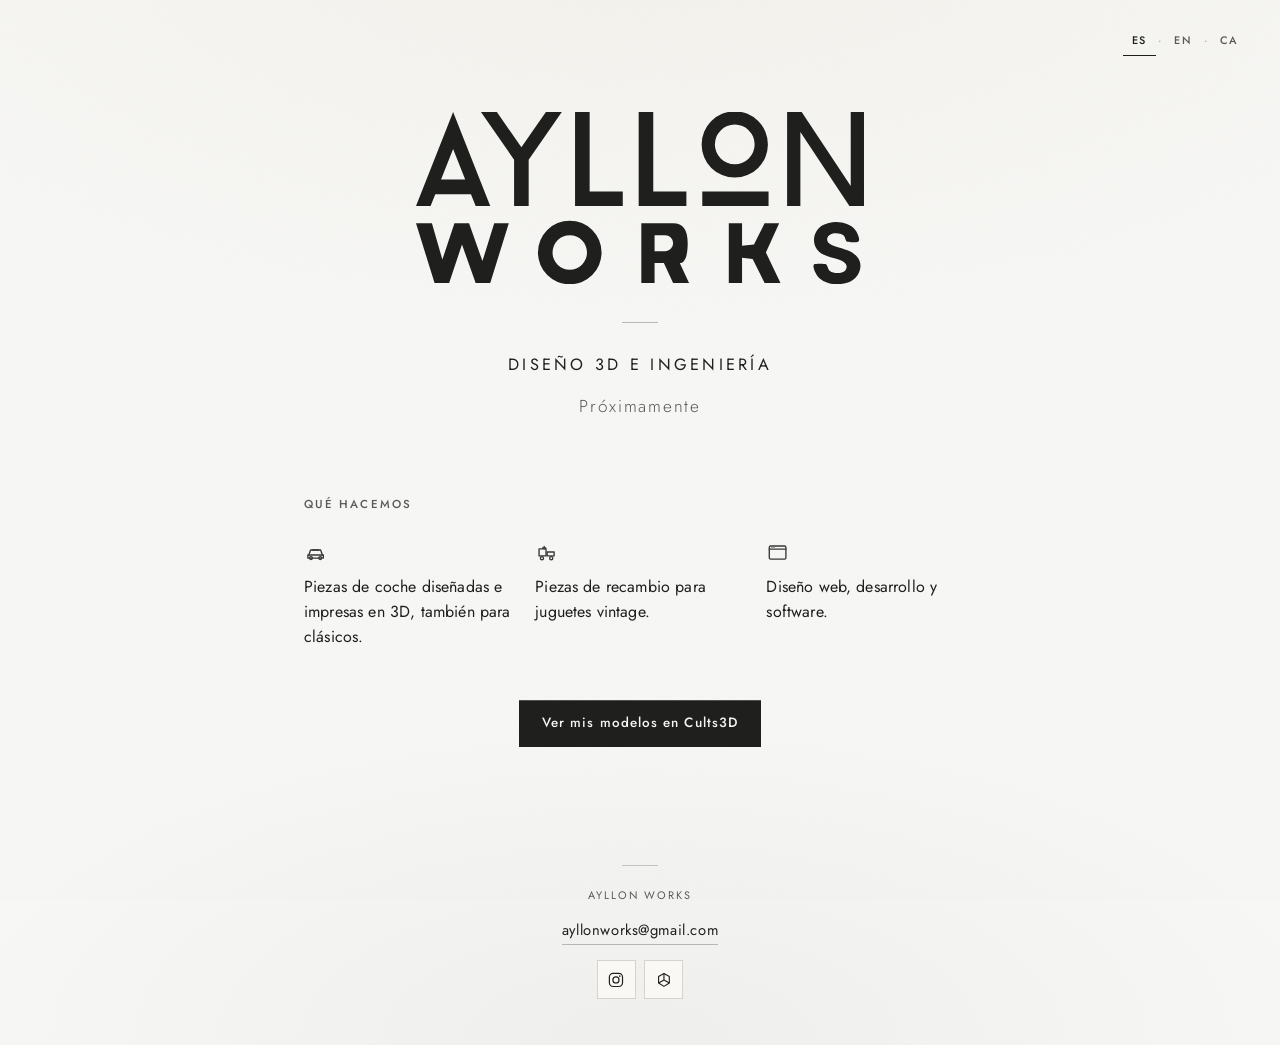
==== commit 40ce93a6: "Hide the project cards and add web work to What we do. Keep the We also run section in the page behi" ====
--- a/index.html
+++ b/index.html
@@ -4,7 +4,7 @@
     <meta charset="utf-8">
     <meta name="viewport" content="width=device-width, initial-scale=1">
     <title>Ayllon Works</title>
-    <meta name="description" content="Ayllon Works — Diseño 3D e ingeniería. Piezas de coche e impresas en 3D, recambios para juguetes vintage. Próximamente.">
+    <meta name="description" content="Ayllon Works — Diseño 3D e ingeniería, diseño web y software. Piezas de coche impresas en 3D, recambios para juguetes vintage. Próximamente.">
     <meta name="theme-color" content="#F7F7F5" media="(prefers-color-scheme: light)">
     <meta name="theme-color" content="#141413" media="(prefers-color-scheme: dark)">
     <meta name="color-scheme" content="light dark">
@@ -16,7 +16,7 @@
     <meta property="og:type" content="website">
     <meta property="og:site_name" content="Ayllon Works">
     <meta property="og:title" content="Ayllon Works">
-    <meta property="og:description" content="Diseño 3D e ingeniería. Próximamente.">
+    <meta property="og:description" content="Diseño 3D e ingeniería, diseño web y software. Próximamente.">
     <meta property="og:url" content="https://markjustfront.github.io/ayllon-works/">
     <meta property="og:image" content="https://markjustfront.github.io/ayllon-works/img/og.png">
     <meta property="og:image:width" content="1200">
@@ -26,7 +26,7 @@
     <meta property="og:locale:alternate" content="ca_ES">
     <meta name="twitter:card" content="summary_large_image">
     <meta name="twitter:title" content="Ayllon Works">
-    <meta name="twitter:description" content="Diseño 3D e ingeniería. Próximamente.">
+    <meta name="twitter:description" content="Diseño 3D e ingeniería, diseño web y software. Próximamente.">
     <meta name="twitter:image" content="https://markjustfront.github.io/ayllon-works/img/og.png">
     <script type="application/ld+json">
       {
@@ -50,9 +50,14 @@
       (function () {
         try {
           var LOADER_POLICY = "session";
+          /* Set true to show the "We also run" section. Keep in sync with js/main.js. */
+          var SHOW_PROJECTS = false;
           var q = location.search;
           var html = document.documentElement;
           html.classList.add("js");
+          if (SHOW_PROJECTS) {
+            document.documentElement.setAttribute("data-show-projects", "1");
+          }
           var theme = /(?:\?|&)theme=(dark|light)(?:&|$)/.exec(q);
           if (theme) html.setAttribute("data-theme", theme[1]);
           if (/(?:\?|&)shot=1(?:&|$)/.test(q)) html.setAttribute("data-shot", "1");
@@ -158,11 +163,11 @@
             </p>
           </li>
           <li class="reveal">
-            <svg class="line-icon" viewBox="0 0 24 24" aria-hidden="true" focusable="false"><circle cx="8.2" cy="8.2" r="2.1"/><path d="M9.7 9.7L19 19"/><path d="M14.5 5.5L18.5 9.5M16.2 5.2l3.6 3.6M13.2 6.8l4 4"/></svg>
+            <svg class="line-icon" viewBox="0 0 24 24" aria-hidden="true" focusable="false"><rect x="3.4" y="5.2" width="17.2" height="13.6" rx="1.4"/><path d="M3.4 8.4h17.2"/><circle cx="6.2" cy="6.8" r="0.55" fill="currentColor" stroke="none"/><circle cx="8.3" cy="6.8" r="0.55" fill="currentColor" stroke="none"/></svg>
             <p data-i18n>
-              <span lang="es">Diseño 3D e ingeniería propia.</span>
-              <span lang="en">3D design and our own engineering.</span>
-              <span lang="ca">Disseny 3D i enginyeria pròpia.</span>
+              <span lang="es">Diseño web, desarrollo y software.</span>
+              <span lang="en">Web design, development and software.</span>
+              <span lang="ca">Disseny web, desenvolupament i programari.</span>
             </p>
           </li>
         </ul>
@@ -176,7 +181,9 @@
         </a>
       </p>
 
-      <section class="section section-projects" aria-labelledby="projects-heading">
+      <!-- SHOW_PROJECTS is false: keep this section in the page, hidden.
+     To re-enable, set SHOW_PROJECTS to true in js/main.js (and in the boot script). -->
+      <section class="section section-projects" hidden inert aria-hidden="true" aria-labelledby="projects-heading">
         <h2 id="projects-heading" class="reveal" data-i18n>
           <span lang="es">También impulsamos</span>
           <span lang="en">We also run</span>
--- a/css/styles.css
+++ b/css/styles.css
@@ -545,8 +545,7 @@
   list-style: none;
   margin: 0;
   padding: 0;
-  display: flex;
-  flex-direction: column;
+  display: grid;
   gap: 1.25rem;
 }
 
@@ -845,6 +844,13 @@
   .cta { margin-top: 3.15rem; }
   footer { padding: 3.15rem 2.5rem 2.85rem; }
   .projects { grid-template-columns: 1fr 1fr; gap: 1.25rem; }
+  .offerings { grid-template-columns: 1fr 1fr 1fr; gap: 1.35rem; }
+  .offerings li {
+    flex-direction: column;
+    align-items: flex-start;
+    gap: 0.7rem;
+  }
+  .offerings p { max-width: none; }
   .tagline { letter-spacing: 0.2em; }
 }
 
@@ -903,3 +909,11 @@
   min-height: 0;
 }
 
+
+/* "We also run" is off unless SHOW_PROJECTS is true (html[data-show-projects]). */
+.section-projects[hidden] {
+  display: none !important;
+}
+html[data-show-projects="1"] .section-projects[hidden] {
+  display: block !important;
+}
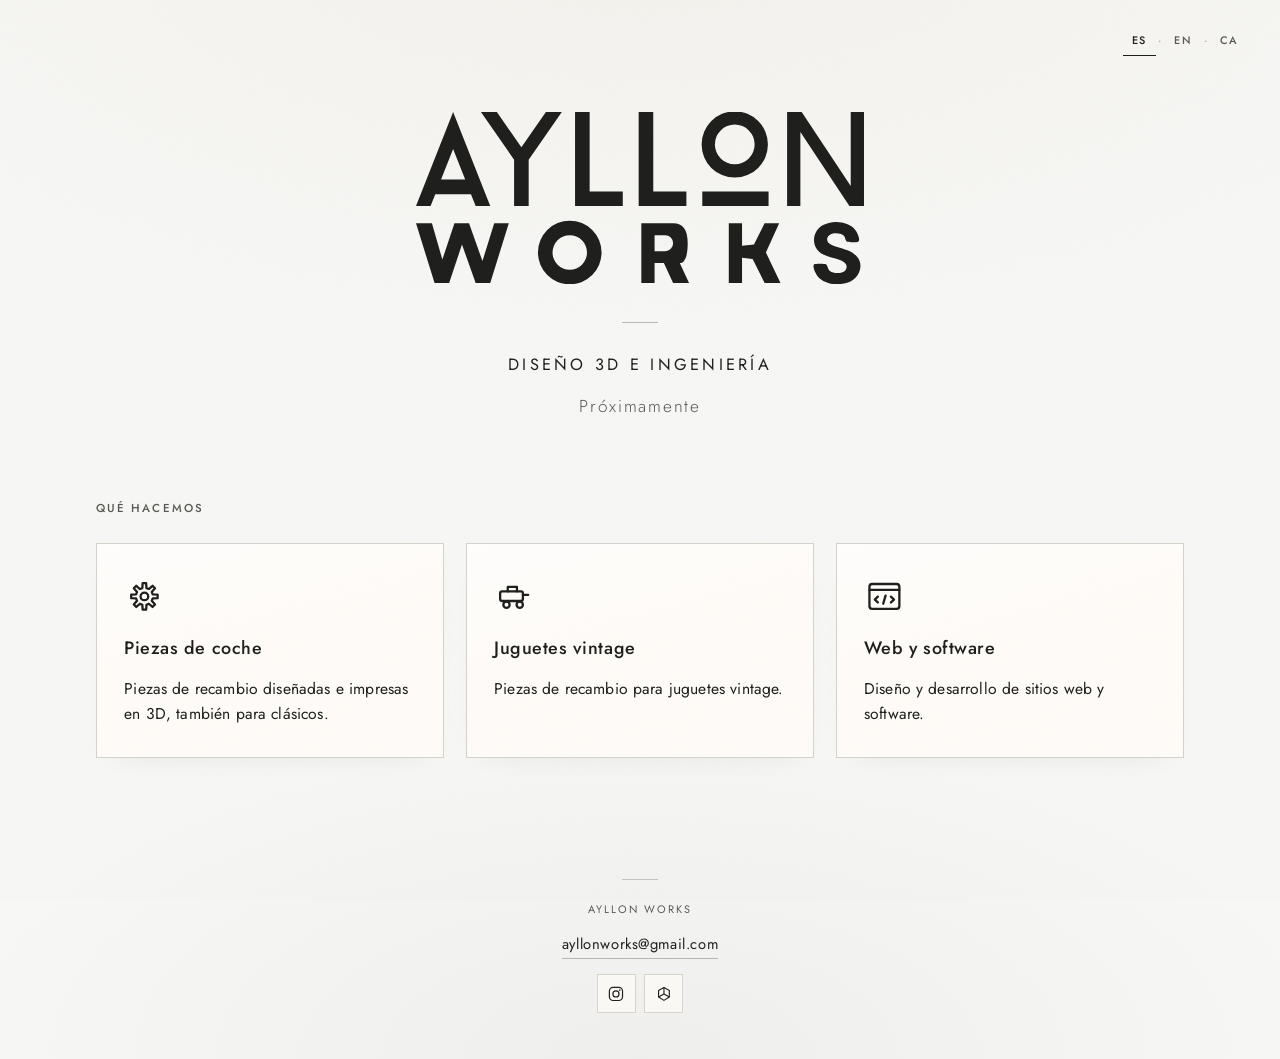
==== commit a600eb11: "Give What we do more presence and drop the mid-page CTA. Remove the Cults3D button from the main col" ====
--- a/index.html
+++ b/index.html
@@ -139,7 +139,7 @@
         </p>
       </div>
 
-      <section class="section" aria-labelledby="what-heading">
+      <section class="section section-offerings" aria-labelledby="what-heading">
         <h2 id="what-heading" class="reveal" data-i18n>
           <span lang="es">Qué hacemos</span>
           <span lang="en">What we do</span>
@@ -147,15 +147,34 @@
         </h2>
         <ul class="offerings">
           <li class="reveal">
-            <svg class="line-icon" viewBox="0 0 24 24" aria-hidden="true" focusable="false"><path d="M4 14.5h16v3.2H4z"/><path d="M5 14.5l1.8-5.2h10.4L19 14.5"/><circle cx="7.2" cy="17.7" r="1.5"/><circle cx="16.8" cy="17.7" r="1.5"/><path d="M8.8 9.3h6.4"/></svg>
+            <svg class="line-icon" viewBox="0 0 24 24" aria-hidden="true" focusable="false">
+              <path d="M10.78,7.10L10.98,4.22L13.02,4.22L13.22,7.10L14.60,7.67L16.78,5.77L18.23,7.22L16.33,9.40L16.90,10.78L19.78,10.98L19.78,13.02L16.90,13.22L16.33,14.60L18.23,16.78L16.78,18.23L14.60,16.33L13.22,16.90L13.02,19.78L10.98,19.78L10.78,16.90L9.40,16.33L7.22,18.23L5.77,16.78L7.67,14.60L7.10,13.22L4.22,13.02L4.22,10.98L7.10,10.78L7.67,9.40L5.77,7.22L7.22,5.77L9.40,7.67Z"/>
+              <circle cx="12" cy="12" r="2.25"/>
+            </svg>
+            <h3 data-i18n>
+              <span lang="es">Piezas de coche</span>
+              <span lang="en">Car parts</span>
+              <span lang="ca">Peces de cotxe</span>
+            </h3>
             <p data-i18n>
-              <span lang="es">Piezas de coche diseñadas e impresas en 3D, también para clásicos.</span>
-              <span lang="en">3D-designed and 3D-printed car parts, including for classic cars.</span>
-              <span lang="ca">Peces de cotxe dissenyades i impreses en 3D, també per a clàssics.</span>
+              <span lang="es">Piezas de recambio diseñadas e impresas en 3D, también para clásicos.</span>
+              <span lang="en">3D-designed and 3D-printed replacement parts, including for classic cars.</span>
+              <span lang="ca">Peces de recanvi dissenyades i impreses en 3D, també per a clàssics.</span>
             </p>
           </li>
           <li class="reveal">
-            <svg class="line-icon" viewBox="0 0 24 24" aria-hidden="true" focusable="false"><rect x="4.2" y="8.2" width="7.2" height="7.2"/><rect x="12.6" y="11.4" width="7.2" height="4"/><circle cx="7.2" cy="17.8" r="1.6"/><circle cx="16.8" cy="17.8" r="1.6"/><path d="M9.5 5.5v2.7M7.8 7.2h3.4"/></svg>
+            <svg class="line-icon" viewBox="0 0 24 24" aria-hidden="true" focusable="false">
+              <rect x="3.6" y="9.1" width="13.4" height="5.6" rx="1.15"/>
+              <path d="M8.1 9.1V6.35h5.4V9.1"/>
+              <circle cx="7.35" cy="16.85" r="1.85"/>
+              <circle cx="15.15" cy="16.85" r="1.85"/>
+              <path d="M17 11.15h3.1"/>
+            </svg>
+            <h3 data-i18n>
+              <span lang="es">Juguetes vintage</span>
+              <span lang="en">Vintage toys</span>
+              <span lang="ca">Joguines vintage</span>
+            </h3>
             <p data-i18n>
               <span lang="es">Piezas de recambio para juguetes vintage.</span>
               <span lang="en">Replacement parts for vintage toys.</span>
@@ -163,23 +182,26 @@
             </p>
           </li>
           <li class="reveal">
-            <svg class="line-icon" viewBox="0 0 24 24" aria-hidden="true" focusable="false"><rect x="3.4" y="5.2" width="17.2" height="13.6" rx="1.4"/><path d="M3.4 8.4h17.2"/><circle cx="6.2" cy="6.8" r="0.55" fill="currentColor" stroke="none"/><circle cx="8.3" cy="6.8" r="0.55" fill="currentColor" stroke="none"/></svg>
+            <svg class="line-icon" viewBox="0 0 24 24" aria-hidden="true" focusable="false">
+              <rect x="3.2" y="4.7" width="17.6" height="14.6" rx="1.6"/>
+              <path d="M3.2 8.15h17.6"/>
+              <path d="M8.15 12.15L6.35 13.85 8.15 15.55"/>
+              <path d="M15.85 12.15L17.65 13.85 15.85 15.55"/>
+              <path d="M12.7 11.55L11.3 16.25"/>
+            </svg>
+            <h3 data-i18n>
+              <span lang="es">Web y software</span>
+              <span lang="en">Web and software</span>
+              <span lang="ca">Web i programari</span>
+            </h3>
             <p data-i18n>
-              <span lang="es">Diseño web, desarrollo y software.</span>
+              <span lang="es">Diseño y desarrollo de sitios web y software.</span>
               <span lang="en">Web design, development and software.</span>
-              <span lang="ca">Disseny web, desenvolupament i programari.</span>
+              <span lang="ca">Disseny i desenvolupament de llocs web i programari.</span>
             </p>
           </li>
         </ul>
       </section>
-
-      <p class="cta reveal">
-        <a class="cta-btn" href="https://cults3d.com/en/users/bernycorrado/3d-models" target="_blank" rel="noopener" data-i18n>
-          <span lang="es">Ver mis modelos en Cults3D</span>
-          <span lang="en">See my models on Cults3D</span>
-          <span lang="ca">Veure els meus models a Cults3D</span>
-        </a>
-      </p>
 
       <!-- SHOW_PROJECTS is false: keep this section in the page, hidden.
      To re-enable, set SHOW_PROJECTS to true in js/main.js (and in the boot script). -->
--- a/css/styles.css
+++ b/css/styles.css
@@ -268,12 +268,12 @@
 /* ── Main ────────────────────────────────────────────────────── */
 
 .page {
-  flex: 1;
+  flex: 1 0 auto;
   display: flex;
   flex-direction: column;
   align-items: center;
   justify-content: flex-start;
-  padding: 5.25rem 1.25rem 3rem;
+  padding: 5.25rem 1.25rem 3.25rem;
   text-align: center;
   position: relative;
   z-index: 1;
@@ -518,6 +518,7 @@
 /* ── Sections ─────────────────────────────────────────────────── */
 
 .page-center {
+  flex: 1 1 auto;
   justify-content: center;
 }
 
@@ -530,6 +531,11 @@
   width: min(42rem, 100%);
   margin-top: 3.25rem;
   text-align: left;
+}
+
+.section-offerings {
+  width: min(68rem, 100%);
+  margin-top: 3.5rem;
 }
 
 .section h2 {
@@ -541,41 +547,74 @@
   color: var(--muted);
 }
 
+.section-offerings h2 {
+  margin-bottom: 1.6rem;
+}
+
 .offerings {
   list-style: none;
   margin: 0;
   padding: 0;
   display: grid;
-  gap: 1.25rem;
+  gap: 1.15rem;
+  align-items: stretch;
 }
 
 .offerings li {
   display: flex;
+  flex-direction: column;
   align-items: flex-start;
-  gap: 1rem;
+  gap: 0.85rem;
+  height: 100%;
+  padding: 1.55rem 1.4rem 1.6rem;
+  text-align: left;
+  border: 1px solid var(--line);
+  background: var(--elevated);
+  box-shadow:
+    inset 0 1px 0 var(--sheen),
+    0 12px 28px -20px var(--shadow);
+  position: relative;
+  isolation: isolate;
+}
+
+.offerings li::after {
+  content: "";
+  position: absolute;
+  inset: 0;
+  z-index: -1;
+  pointer-events: none;
+  background: linear-gradient(165deg, var(--sheen), transparent 46%);
+}
+
+.offerings h3 {
+  margin: 0;
+  font-size: 1.12rem;
+  font-weight: 500;
+  letter-spacing: 0.03em;
+  color: var(--ink);
 }
 
 .offerings p {
   margin: 0;
-  font-size: 1rem;
+  font-size: 0.98rem;
   font-weight: 400;
   letter-spacing: 0.01em;
   line-height: 1.55;
-  max-width: 36rem;
+  color: var(--ink);
+  max-width: 22rem;
 }
 
 .line-icon {
-  flex: 0 0 1.45rem;
-  width: 1.45rem;
-  height: 1.45rem;
-  margin-top: 0.2rem;
+  flex: 0 0 2.35rem;
+  width: 2.35rem;
+  height: 2.35rem;
+  margin: 0 0 0.15rem;
   color: var(--ink);
   stroke: currentColor;
   fill: none;
-  stroke-width: 1.4;
+  stroke-width: 1.35;
   stroke-linecap: round;
   stroke-linejoin: round;
-  opacity: 0.88;
 }
 
 .cta {
@@ -841,16 +880,13 @@
   .page { padding: 6.5rem 2.5rem 4.25rem; }
   .brand { width: min(26.5rem, 70vw); }
   .section { margin-top: 4.75rem; }
-  .cta { margin-top: 3.15rem; }
-  footer { padding: 3.15rem 2.5rem 2.85rem; }
+  .section-offerings { margin-top: 5rem; }
+  footer { padding: 3.35rem 2.5rem 2.85rem; }
   .projects { grid-template-columns: 1fr 1fr; gap: 1.25rem; }
   .offerings { grid-template-columns: 1fr 1fr 1fr; gap: 1.35rem; }
-  .offerings li {
-    flex-direction: column;
-    align-items: flex-start;
-    gap: 0.7rem;
-  }
+  .offerings li { padding: 2rem 1.7rem 1.9rem; gap: 0.95rem; }
   .offerings p { max-width: none; }
+  .line-icon { width: 2.55rem; height: 2.55rem; flex-basis: 2.55rem; }
   .tagline { letter-spacing: 0.2em; }
 }
 
@@ -863,12 +899,13 @@
   .tagline { letter-spacing: 0.13em; }
   .status { letter-spacing: 0.08em; }
   .section { margin-top: 2.85rem; }
+  .section-offerings { margin-top: 2.75rem; }
   .section h2 { margin-bottom: 1.2rem; }
-  .offerings { gap: 1.1rem; }
-  .offerings p { font-size: 0.98rem; }
+  .section-offerings h2 { margin-bottom: 1.25rem; }
+  .offerings { gap: 0.95rem; }
+  .offerings li { padding: 1.35rem 1.25rem 1.4rem; }
+  .offerings p { font-size: 0.96rem; }
   .card { padding: 1.2rem 1.1rem 1.1rem; }
-  .cta { margin-top: 2.35rem; }
-  .cta-btn { width: auto; padding: 0.8rem 1.25rem; }
 }
 
 @media (prefers-reduced-motion: reduce) {
